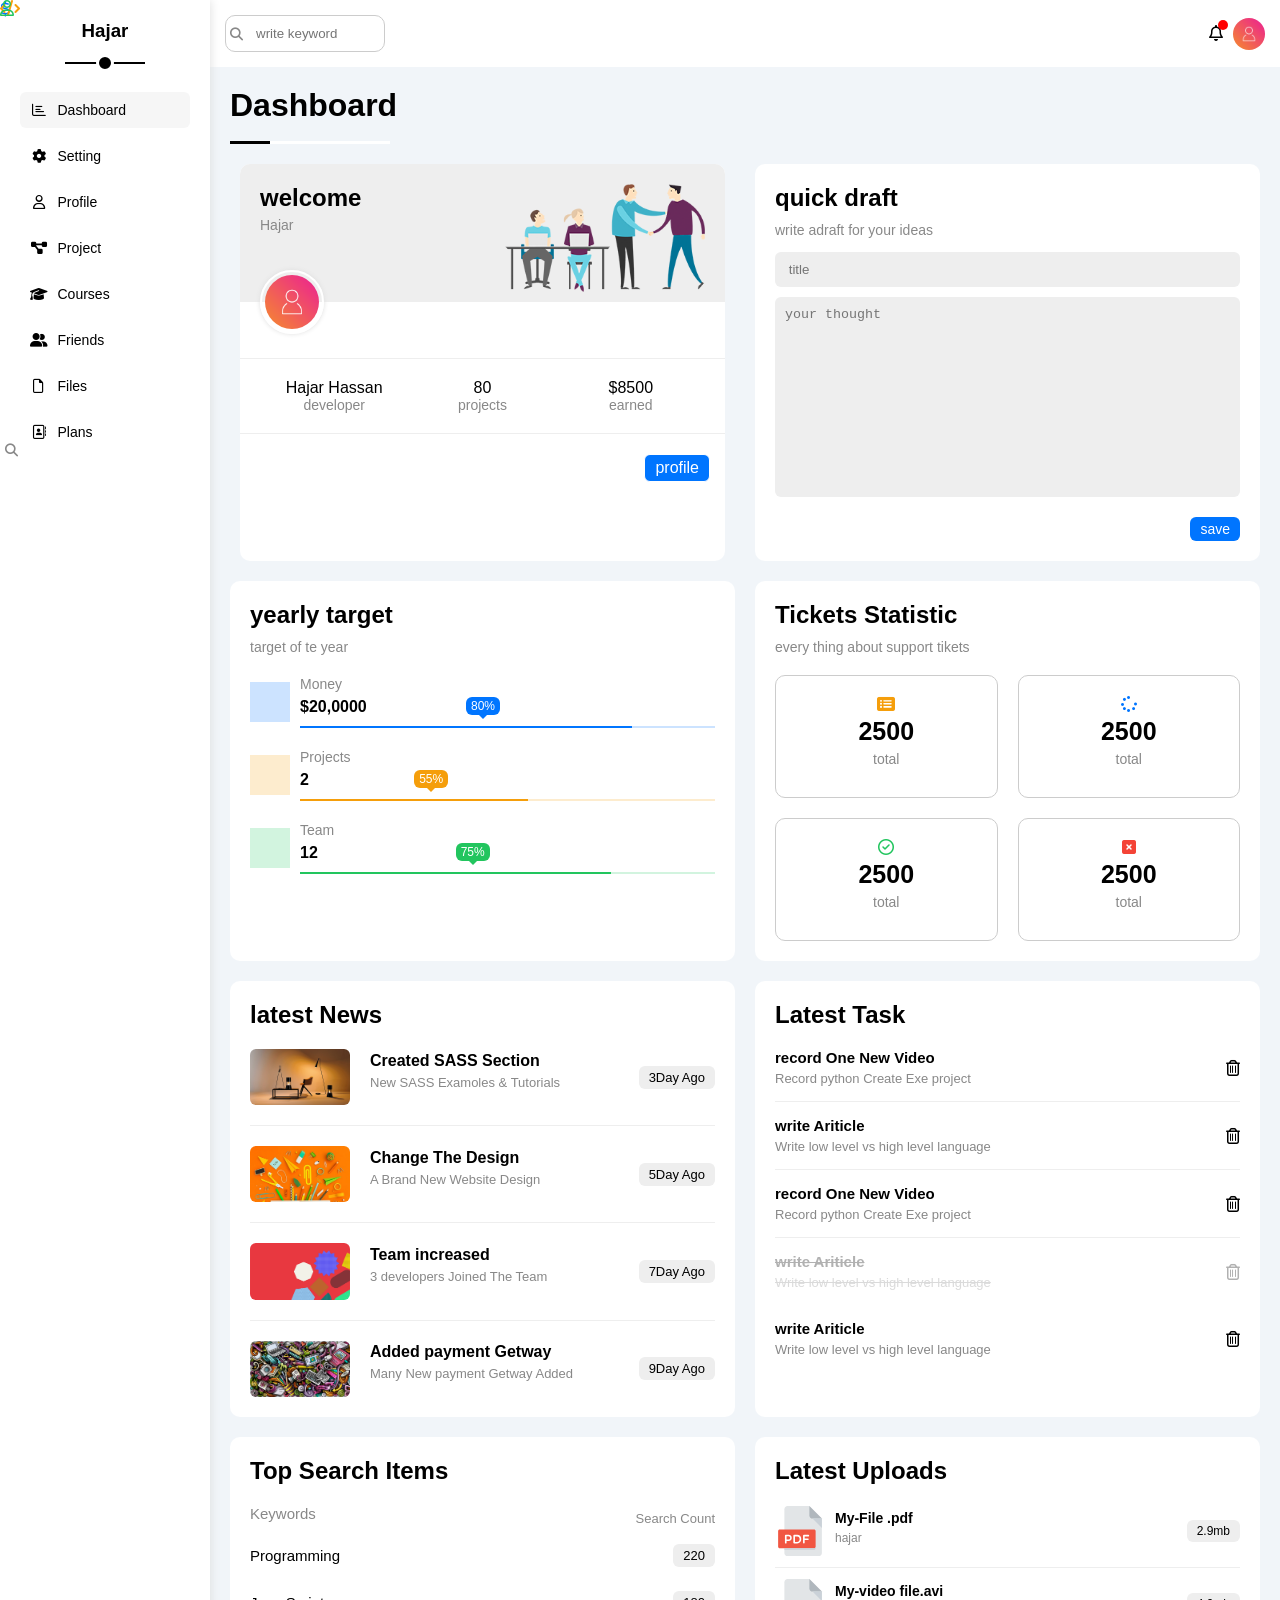
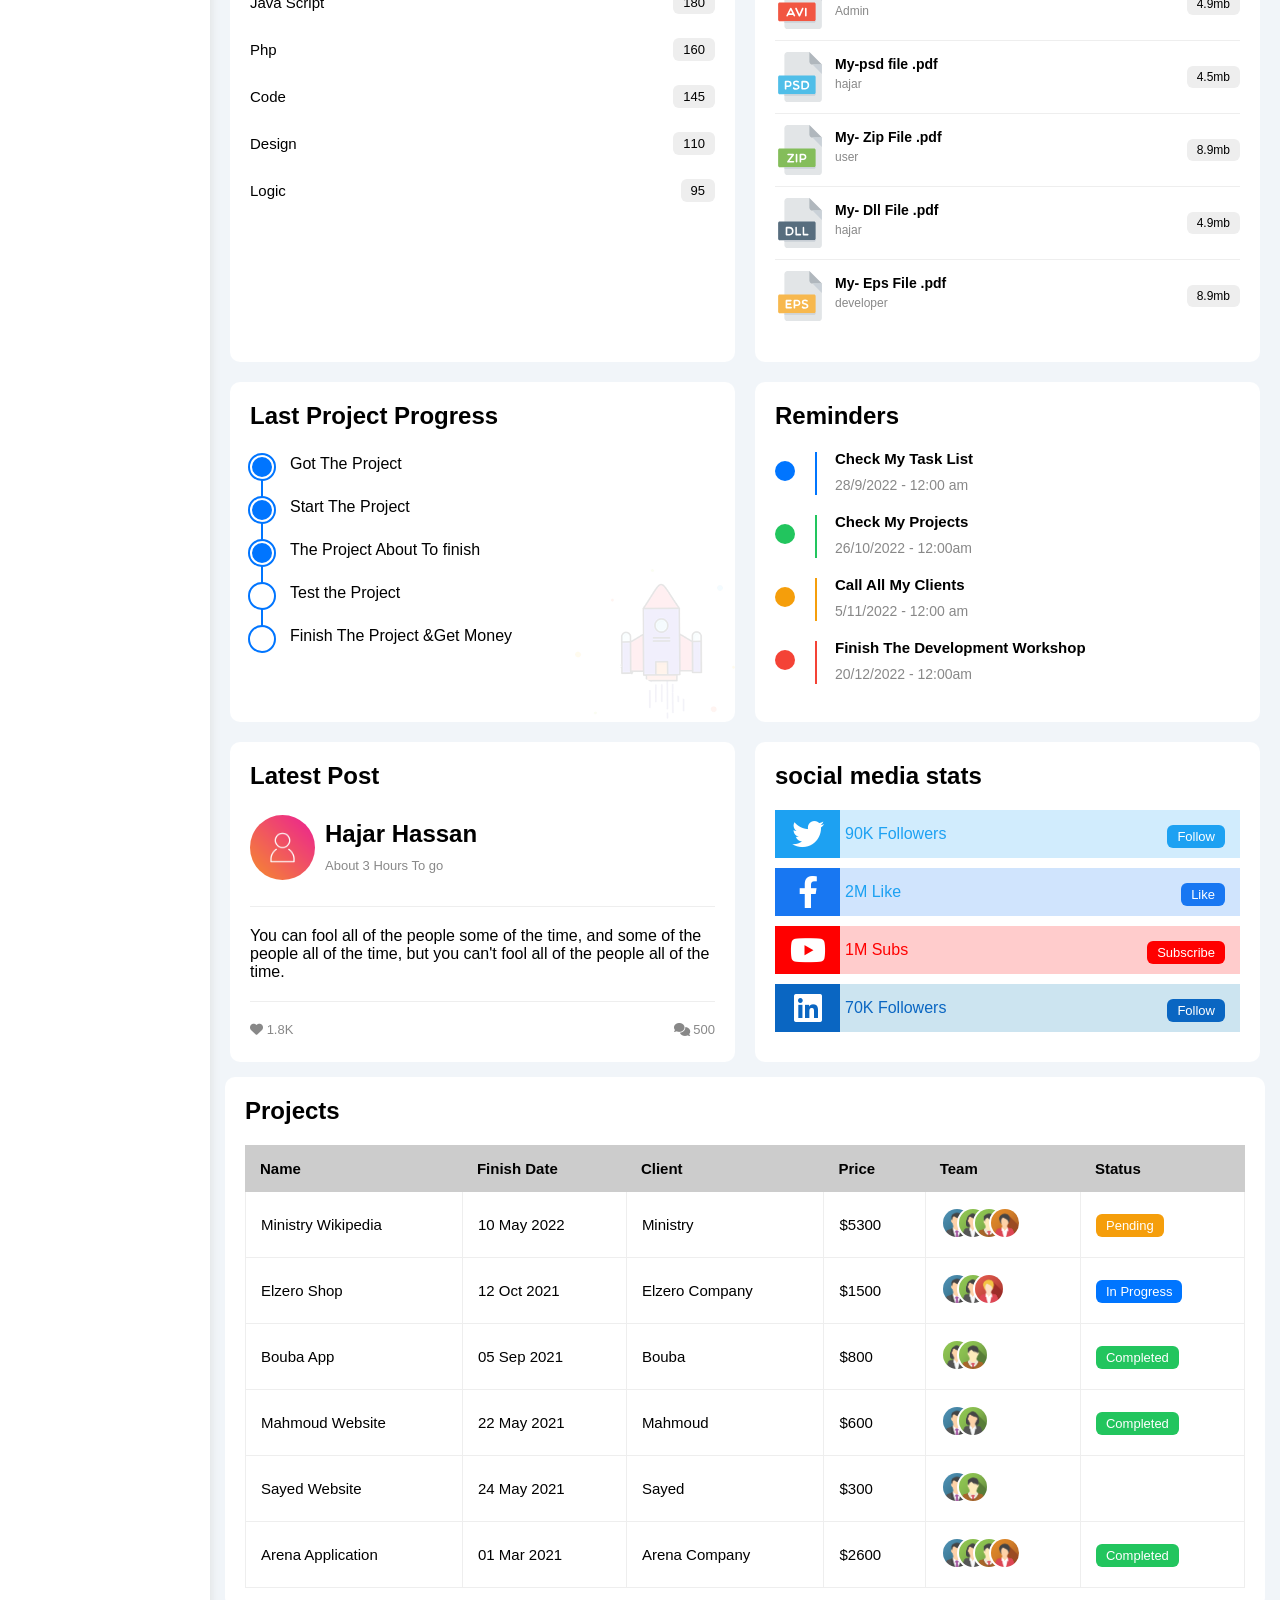
==== index.html @ a2fc20e4 "forth template" ====
<!DOCTYPE html>
<html lang="en">
<head>
    <meta charset="UTF-8">
    <meta name="viewport" content="width=device-width, initial-scale=1.0">
    <title>Dashboard</title>
    <link rel="stylesheet" href=".//css/all.min.css">
    <link rel="stylesheet" href=".//css/framework.css">
    <link rel="stylesheet" href=".//css/master.css">
    <!--font awesome-->
    
    <!--google fonts-->
    <link rel="preconnect" href="https://fonts.googleapis.com" />
    <link rel="preconnect" href="https://fonts.gstatic.com" crossorigin />
    <link href="https://fonts.googleapis.com/css2?family=Cairo:wght@300;400;700&display=swap" rel="stylesheet"/>
</head>
<body>
    <div class="page d-flex">
        <div class="side-bar  p-20 bg-w p-relative">
          <h3 class="txt-c mt-0 p-relative">Hajar</h3>
          <ul>
           <li>
            <a href="index.html" class=" active b-c fs-14 p-10 rad-6 d-flex align-c">
                <i class="fa-regular fa-chart-bar fa-fw"></i>
                <span>Dashboard</span>
            </a>
           </li>
           <li>
            <a href="setting.html" class="  b-c fs-14 p-10 rad-6 d-flex align-c">
                <i class="fa-solid fa-gear fa-fw"></i>
                <span>Setting</span>
            </a>
           </li>
           <li>
            <a href="profile.html" class="  b-c fs-14 p-10 rad-6 d-flex align-c">
                <i class="fa-regular fa-user fa-fw"></i>
                <span>Profile</span>
            </a>
           </li>
           <li>
            <a href="projects.html" class="  b-c fs-14 p-10 rad-6 d-flex align-c">
                <i class="fa-solid fa-diagram-project fa-fw"></i>
                <span>Project</span>
            </a>
           </li>
           <li>
            <a href="courses.html" class="  b-c fs-14 p-10 rad-6 d-flex align-c">
                <i class="fa-solid fa-graduation-cap fa-fw"></i>
                <span>Courses</span>
            </a>
           </li>
           <li>
            <a href="friends.html" class="  b-c fs-14 p-10 rad-6 d-flex align-c">
                <i class="fa-solid fa-user-group fa-fw"></i>
                <span>Friends</span>
            </a>
           </li>
           <li>
            <a href="files.html" class="  b-c fs-14 p-10 rad-6 d-flex align-c">
                <i class="fa-regular fa-file fa-fw"></i>
                <span>Files</span>
            </a>
           </li>
           <li>
            <a href="Plans.html" class="  b-c fs-14 p-10 rad-6 d-flex align-c">
                <i class="fa-regular fa-address-book fa-fw"></i>
                <span>Plans</span>
            </a>
           </li>
          </ul>
        </div>
        <div class="content full-width">
            <div class="header flex-between bg-w p-15">
                <div class="search p-relative">
                  <input type="search" placeholder="write keyword">
                </div>
                <div class="icons d-flex align-c">
                    <span class="notification p-relative">
                    <i class="fa-regular fa-bell"></i>
                </span>
                   <img src="./images/head pro.webp" alt="">
                </div>
            </div>
            <h1 class="p-relative">Dashboard</h1>
            <div class="wrapper d-grid gap-20">
                <!-- start welcome wedgit-->
                <div class="welcome bg-w rad-10 text-c-mobile d-block-mobile">
                  <div class="intro bg-eee d-flex space-btw p-20">
                    <div>
                     <h2 class="m-0">welcome</h2> 
                    <p class="mt-5 c-gray fs-14">Hajar</p>
                    </div>
                    <img src="./images/welcome.png" class="m-hidden" alt="">
                  </div>
                  <img src="./images/head pro.webp" class="avatar ml-20" alt="">
                  <div class="body mt-20 mb-20 d-flex txt-c p-20 d-flex d-block-mobile">
                    <div>Hajar Hassan<span class="d-block fs-14 c-gray"> developer</span></div>
                    <div>80<span class="d-block fs-14 c-gray">projects</span></div>
                    <div>$8500<span class="d-block fs-14 c-gray"> earned</span></div>
                  </div>
                  <a href="profile.html" class="visit submit-shape d-block c-white"> profile</a>
                </div>
                <!-- end welcome wedgit-->
                 <!-- start quick draft wedgit-->
                <div class="quick-draft bg-w rad-10 p-20  ">
                    <h2 class="mt-0 mb-10">quick draft</h2>
                    <p class="fs-14 c-gray mt-10">write adraft for your ideas</p>
                    <form >
                        <input  class=" d-block full-width border-non bg-eee p-10 rad-6 mb-10" type="text" placeholder=" title">
                        <textarea  class="d-block full-width border-non bg-eee p-10 rad-6 mb-20" placeholder="your thought"></textarea>
                        <input class=" d-block submit-shape fs-14 bg-blue border-non c-white" type="submit" value="save">
                    </form>
                </div>
                 <!-- end quick drast wedgit-->
                  <!-- start target wedgit-->
                   <div class="target bg-w p-20 rad-10">
                    <h2 class="mt-0 mb-10">yearly target</h2>
                    <p class="mt-0 mb-20 c-gray fs-14">target of te year</p>
                    <div class="box blue mb-20 d-flex align-c ">
                        <div class="icon p-20  mr-10">
                            <i class="fa-regular fa-dollar-sign c-blue"></i>
                        </div>
                        <div class="details">
                            <span class="c-gray fs-14">Money</span>
                            <span class="d-block mt-5 mb-10  fw-b">$20,0000</span>
                            <div class="progress p-relative ">
                                <span style="width: 80%;">
                                    <span class="bg-blue">80%</span>
                                </span>
                            </div>
                        </div>
                    </div>
                    <div class="box orange mb-20 d-flex align-c ">
                        <div class="icon p-20  mr-10">
                            <i class="fa-solid fa-code c-orange"></i>
                        </div>
                        <div class="details">
                            <span class="c-gray fs-14">Projects</span>
                            <span class="d-block mt-5 mb-10  fw-b">2</span>
                            <div class="progress p-relative ">
                                <span style="width: 55%;">
                                    <span class="bg-orange">55%</span>
                                </span>
                            </div>
                        </div>
                    </div>
                    <div class="box green mb-20 d-flex align-c ">
                        <div class="icon p-20  mr-10">
                            <i class="fa-regular fa-user c-green"></i>
                        </div>
                        <div class="details">
                            <span class="c-gray fs-14">Team</span>
                            <span class="d-block mt-5 mb-10  fw-b">12</span>
                            <div class="progress p-relative ">
                                <span style="width: 75%;">
                                    <span class="bg-green">75%</span>
                                </span>
                            </div>
                        </div>
                    </div>
                    
                   </div>
                  <!-- end target wedgit-->
                   <!-- start tickets wedgit-->
                    <div class="tickets bg-w p-20 rad-10">
                        <h2 class="mt-0 mb-10">Tickets Statistic</h2>
                        <p class="mt-0 mb-20 c-gray fs-14"> every thing about support tikets</p>
                        <div class="ticket-price d-flex gap-20 txt-c flex-wrap">
                            <div class="price p-20 orange">
                                <i class="fa-solid fa-rectangle-list mb-5"></i>
                                <span class="fs-25 fw-b d-block mb-5">2500</span>
                                <p class="c-gray fs-14 mt-0 mb-10 ">total</p>
                            </div>
                            <div class="price p-20 blue ">
                                <i class="fa-solid fa-spinner mb-5"></i>
                                <span class="fs-25 fw-b d-block mb-5">2500</span>
                                <p class="c-gray fs-14 mt-0 mb-10">total</p>
                            </div>
                            <div class="price p-20 green">
                                <i class="fa-regular fa-circle-check mb-5"></i>
                                <span class="fs-25 fw-b d-block mb-5" >2500</span>
                                <p class="c-gray fs-14 mt-0 mb-10 ">total</p>
                            </div>
                            <div class="price p-20 red">
                                <i class="fa-solid fa-square-xmark mb-5"></i>
                                <span class="fs-25 fw-b d-block mb-5 ">2500</span>
                                <p class="c-gray fs-14 mt-0 mb-10">total</p>
                            </div>
                        
                        </div>
                    </div>
                     <!-- end tickets wedgit-->
                      <!--start news widget-->
                    <div class="news p-20 bg-w rad-10">
                        <h2 class="b-c mt-0 mb-20">latest News</h2>
                        <div class="news-box d-flex space-btw align-c ">
                                <img src="./images/news-01.png"  class="mr-20">
                                <div class="news-d">
                                    <h2 class="mt-0 mb-5 fs-16">Created SASS Section</h2>
                                    <p  class="mt-0 fs-13 c-gray"> New SASS Examoles & Tutorials</p>
                                
                            </div>
                            <span class="bg-eee submit-shape d-block fs-13"> 3Day Ago</span>
                        </div>
                        <div class="news-box d-flex space-btw align-c ">
                                <img src="./images/news-02.png"  class="mr-20">
                                <div class="news-d">
                                    <h2 class="mt-0 mb-5 fs-16">Change The Design</h2>
                                    <p class="mt-0 fs-13 c-gray" >  A Brand New Website Design</p>
                                </div>
                        
                            <span class="bg-eee submit-shape d-block fs-13"> 5Day Ago</span>
                        </div>
                        <div class="news-box d-flex space-btw align-c">
                                <img src="./images/news-03.png"  class="mr-20">
                                <div class="news-d">
                                    <h2 class="mt-0 mb-5 fs-16">Team increased</h2>
                                    <p class="mt-0 fs-13 c-gray" > 3 developers Joined The Team</p>
                                </div>
                            
                            <span class="bg-eee submit-shape d-block fs-13"> 7Day Ago</span>
                        </div>
                        <div class="news-box d-flex space-btw align-c ">
                                <img src="./images/news-04.png"  class="mr-20">
                                <div class="news-d">
                                    <h2 class="mt-0 mb-5 fs-16">Added payment Getway</h2>
                                    <p class="mt-0 fs-13 c-gray">Many New payment Getway Added </p>
                                </div>
                            
                            <span class="bg-eee  d-block submit-shape fs-13"> 9Day Ago</span>
                        </div>
                    </div>
                      <!--end news widget-->
                      <!--start task widget-->
                    <div class="task p-20 bg-w rad-10">
                        <h2 class="mt-0 mb-20">Latest Task</h2>
                        <div class="latest-task flex-between mb-20">
                            <div class="d-task">
                                <h3 class="mt-0 mb-5 fs-15">record One New Video</h3>
                                <p class="m-0 fs-13 c-gray">Record python Create Exe project</p>
                            </div>
                            <i class="fa-regular fa-trash-can delete"></i>
                        </div>
                        <div class="latest-task flex-between mb-20">
                            <div class="d-task">
                                <h3 class="mt-0 mb-5 fs-15">write Ariticle</h3>
                                <p class="m-0 fs-13 c-gray ">Write low level vs high level language</p>
                            </div>
                            <i class="fa-regular fa-trash-can delete"></i>
                        </div>
                        <div class="latest-task flex-between mb-20">
                            <div class="d-task">
                                <h3 class="mt-0 mb-5 fs-15">record One New Video</h3>
                                <p class="m-0 fs-13 c-gray ">Record python Create Exe project</p>
                            </div>
                            <i class="fa-regular fa-trash-can delete"></i>
                        </div>
                        <div class="latest-task flex-between mb-20 crossed">
                            <div class="d-task">
                                <h3 class="mt-0 mb-5 fs-15">write Ariticle</h3>
                                <p class="m-0 fs-13 c-gray">Write low level vs high level language</p>
                            </div>
                            <i class="fa-regular fa-trash-can  delete"></i>
                        </div>
                        <div class="latest-task flex-between mb-20">
                            <div class="d-task">
                                <h3 class="mt-0 mb-5 fs-15">write Ariticle</h3>
                                <p class="m-0 fs-13 c-gray ">Write low level vs high level language</p>
                            </div>
                            <i class="fa-regular fa-trash-can delete"></i>
                        </div>
                    </div>
                      <!--end task widget-->
                      <!--start search widget-->
                       <div class="search p-20 bg-w rad-10">
                        <h2 class="mt-0 mb-20">Top Search Items</h2>
                        <div class="top-search flex-between">
                            <span class="c-gray fs-15 mt-0 mb-10">Keywords</span>
                            <span class="c-gray fs-13">Search Count</span>
                        </div>
                        <div class="top-search flex-between">
                            <span class="b-c fs-15  pt-15 pb-15">Programming</span>
                            <span class="b-c fs-13 submit-shape bg-eee">220</span>
                        </div>
                        <div class="top-search flex-between">
                            <span class="b-c fs-15  pt-15 pb-15">Java Script</span>
                            <span class="b-c fs-13 submit-shape bg-eee">180</span>
                        </div>
                        <div class="top-search flex-between">
                            <span class="b-c fs-15  pt-15 pb-15 ">Php</span>
                            <span class="b-c fs-13 submit-shape bg-eee">160</span>
                        </div>
                        <div class="top-search flex-between">
                            <span class="b-c fs-15 pt-15 pb-15">Code</span>
                            <span class="b-c fs-13 submit-shape bg-eee">145</span>
                        </div>
                        <div class="top-search flex-between">
                            <span class="b-c fs-15  pt-15 pb-15">Design</span>
                            <span class="b-c fs-13 submit-shape bg-eee">110</span>
                        </div>
                        <div class="top-search flex-between">
                            <span class="b-c fs-15  pt-15 pb-15">Logic</span>
                            <span class="b-c fs-13 submit-shape bg-eee">95</span>
                        </div>
                       </div>
                      <!--end search widget-->
                      <!--start uploads widget-->
                         <div class="upload bg-w rad-10 p-20">
                            <h2 class="mt-0 mb-20">Latest Uploads</h2>
                            <div class="top-uploads flex-between pb-10 mb-10">
                            <img src="./images/pdf.svg"  class="svg">
                            <div class="up">
                                <h4 class="mt-5 mb-5">My-File .pdf</h4>
                                <p class="mt-0  c-gray"> hajar</p>
                            </div>
                            <span class="submit-shape bg-eee">2.9mb</span>
                         </div>
                         <div class="top-uploads flex-between pb-10 mb-10">
                            <img src="./images/avi.svg"  class="svg">
                            <div class="up">
                                <h4 class="mt-5 mb-5">My-video file.avi</h4>
                                <p class="mt-0  c-gray"> Admin</p>
                            </div>
                            <span class="submit-shape bg-eee">4.9mb</span>
                         </div>
                         <div class="top-uploads flex-between pb-10 mb-10">
                            <img src="./images/psd.svg"  class="svg">
                            <div class="up">
                                <h4 class="mt-5 mb-5">My-psd file .pdf</h4>
                                <p class="mt-0  c-gray"> hajar</p>
                            </div>
                            <span class="submit-shape bg-eee">4.5mb</span>
                         </div>
                         <div class="top-uploads flex-between  pb-10 mb-10">
                            <img src="./images/zip.svg"  class="svg">
                            <div class="up">
                                <h4 class="mt-5 mb-5">My- Zip File .pdf</h4>
                                <p class="mt-0  c-gray"> user</p>
                            </div>
                            <span class="submit-shape bg-eee">8.9mb</span>
                         </div>
                         <div class="top-uploads flex-between  pb-10 mb-10">
                            <img src="./images/dll.svg"  class="svg">
                            <div class="up">
                                <h4 class="mt-5 mb-5">My- Dll File .pdf</h4>
                                <p class="mt-0  c-gray"> hajar</p>
                            </div>
                            <span class="submit-shape bg-eee">4.9mb</span>
                         </div>
                         <div class="top-uploads flex-between mb-10 pb-10">
                            <img src="./images/eps.svg"  class="svg">
                            <div class="up">
                                <h4 class="mt-5 mb-5">My- Eps File .pdf</h4>
                                <p class="mt-0  c-gray"> developer</p>
                            </div>
                            <span class="submit-shape bg-eee">8.9mb</span>
                         </div>
                         </div>
                      <!--end uploads widget-->
                      <!--start project widget-->
                      <div class="project p-20 bg-w rad-10 p-relative">
                        <h2 class="mt-0 mb-20">Last Project Progress</h2>
                        <ul class="m-0 p-relative">
                            <li class="mt-25  d-flex ready">Got The Project</li>
                            <li class="mt-25   d-flex ready" >Start The Project</li>
                            <li class="mt-25   d-flex ready"  >The Project About To finish</li>
                            <li  class="mt-25 d-flex current">Test the Project</li>
                            <li  class="mt-25 d-flex "> Finish The Project &Get Money</li>
                        </ul>
                        <img src="./images/project.png" class="pro m-hidden"alt="">
                      </div>
                      <!--end project widget-->
                      <!--start reminders widget-->
                       <div class="reminders p-20 bg-w rad-10">
                        <h2 class="mt-0 mb-20">Reminders</h2>
                        <ul class="m-0">
                            <li class=" blue p-relative mb-20">
                                <h3 class="mb-10 mt-0 fs-15">Check My Task List</h3>
                                <span class="c-gray fs-14 d-block mt-10">28/9/2022 - 12:00 am</span>
                            </li>
                            <li class=" green p-relative mb-20">
                                <h3 class="mb-10 mt-0 fs-15">Check My Projects</h3>
                                <span class="c-gray fs-14 d-block mt-10">26/10/2022 - 12:00am</span>
                            </li>
                            <li class="orange p-relative mb-20">
                                <h3 class="mb-10 mt-0 fs-15">Call All My Clients</h3>
                                <span class="c-gray fs-14 d-block mt-10">5/11/2022 - 12:00 am</span>
                            </li>
                            <li class=" red p-relative mb-20">
                                <h3 class="mb-10 mt-0 fs-15">Finish The Development Workshop</h3>
                                <span class="c-gray fs-14 d-block mt-10">20/12/2022 - 12:00am</span>
                            </li>
                        </ul>
                       </div>
                      <!--end reminders widget-->
                      <!--start posts widget-->
                      <div class="post p-20 bg-w rad-10">
                        <h2 class="mt-0 mb-20">Latest Post</h2>
                        <div class="bio d-flex align-c">
                           <img src="./images/head pro.webp" alt="">
                           <div class="text">
                            <h2 class="mb-10 mt-10">Hajar Hassan</h2>
                            <p class="mt-0  fs-13 c-gray"> About 3 Hours To go</p>
                           </div>
                        </div>
                       <p class="para d-block text-c-mobile  fs-16 mt-20 mb-20 pt-20 pb-20">You can fool all of the people some of the time, and some of the people all of the time, but you can't
                            fool all of the people all of the time.</p>
                            <div class="social flex-between  fs-13 c-gray">
                                <div class="likes">
                                    <i class="fa-solid fa-heart "></i>
                                    <span>1.8K</span>
                                </div>
                                <div class="comment">
                                    <i class="fa-solid fa-comments"></i>
                                    <span>500</span>
                                </div>
                            </div>
                      </div>
                      <!--end posts widget-->
                       <!--start social widget-->  
                       <div class="social-stat p-20 rad-10 bg-w">
                        <h2 class="mt-0 mb-20">social media stats</h2>
                        <div class="box twitter p-15 p-relative space-btw mb-10">
                            <i class="fa-brands fa-twitter fa-2x full-h c-white c-flex"></i>
                            <span>90K Followers</span>
                            <a href="#" class="submit-shape c-white fs-13 "> Follow</a>
                        </div>
                        <div class="box facebook p-15 p-relative space-btw mb-10">
                            <i class="fa-brands fa-facebook-f fa-2x full-h c-white c-flex"></i>
                            <span>2M Like</span>
                            <a href="#" class="submit-shape c-white fs-13 "> Like</a>
                        </div>
                        <div class="box youtube p-15 p-relative space-btw mb-10">
                            <i class="fa-brands fa-youtube fa-2x full-h c-white c-flex"></i>
                            <span>1M Subs </span>
                            <a href="#" class="submit-shape c-white fs-13 "> Subscribe</a>
                        </div>
                        <div class="box linkedin p-15 p-relative space-btw mb-10">
                            <i class="fa-brands fa-linkedin fa-2x full-h c-white c-flex"></i>
                            <span>70K Followers</span>
                            <a href="#" class="submit-shape c-white fs-13 "> Follow</a>
                        </div>
                       </div>
                       <!--end social widget-->            
                
            </div>
<div class="projects p-20 bg-w rad-10 m-15">
    <h2 class="mt-0 mb-20">Projects</h2>
    <div class="responsive-table">
        <table class="fs-15 full-width">
            <thead>
                <tr>
                  <td>Name</td>
                  <td>Finish Date</td>
                  <td>Client</td>
                  <td>Price</td>
                  <td>Team</td>
                  <td>Status</td>
                </tr>
            </thead>
            <tbody>
                <tr>
                  <td>Ministry Wikipedia</td>
                  <td>10 May 2022</td>
                  <td>Ministry</td>
                  <td>$5300</td>
                  <td>
                    <img src="./images/team-01.png" alt="">
                    <img src="./images/team-02.png" alt="">
                    <img src="./images/team-03.png" alt="">
                    <img src="./images/team-04.png" alt="">
                  </td>
                  <td>
                    <span class="submit-shape bg-orange c-white fs-13">Pending</span>
                  </td>
                </tr>
                <tr>
                    <td>Elzero Shop</td>
                    <td>12 Oct 2021</td>
                    <td>Elzero Company</td>
                    <td>$1500</td>
                    <td>
                      <img src="./images/team-01.png" alt="" />
                      <img src="./images/team-02.png" alt="" />
                      <img src="./images/team-05.png" alt="" />
                    </td>
                    <td><span class="fs-13 submit-shape bg-blue c-white">In Progress</span></td>
                  </tr>
                  <tr>
                    <td>Bouba App</td>
                    <td>05 Sep 2021</td>
                    <td>Bouba</td>
                    <td>$800</td>
                    <td>
                      <img src="./images/team-02.png" alt="" />
                      <img src="./images/team-03.png" alt="" />
                    </td>
                    <td><span class="submit-shape fs-13 bg-green c-white">Completed</span></td>
                  </tr>
                  <tr>
                    <td>Mahmoud Website</td>
                    <td>22 May 2021</td>
                    <td>Mahmoud</td>
                    <td>$600</td>
                    <td>
                      <img src="./images/team-01.png" alt="" />
                      <img src="./images/team-02.png" alt="" />
                    </td>
                    <td><span class=" submit-shape fs-13 bg-green c-white">Completed</span></td>
                  </tr>
                  <tr>
                    <td>Sayed Website</td>
                    <td>24 May 2021</td>
                    <td>Sayed</td>
                    <td>$300</td>
                    <td>
                      <img src="./images/team-01.png" alt="" />
                      <img src="./images/team-03.png" alt="" />
                    </td>
                    <td><span class=" fs-13 submit-shape bg-red c-white">Rejected</span></td>
                  </tr>
                  <tr>
                    <td>Arena Application</td>
                    <td>01 Mar 2021</td>
                    <td>Arena Company</td>
                    <td>$2600</td>
                    <td>
                      <img src="./images/team-01.png" alt="" />
                      <img src="./images/team-02.png" alt="" />
                      <img src="./images/team-03.png" alt="" />
                      <img src="./images/team-04.png" alt="" />
                    </td>
                    <td><span class="  fs-13 submit-shape bg-green c-white">Completed</span></td>
                  </tr>
            </tbody>
        </table>
    </div>
</div>
        </div>
    </div>
</body>
</html>
---- css/framework.css ----
.d-flex{
    display: flex;
}
.flex-wrap{
    flex-wrap: wrap;
}

.d-grid{
    display: grid;
  
}
.d-block{
    display: block;
}
.space-btw{
    justify-content: space-between;
}
.f-space-btw{
    display: flex;
    align-items: center;
    justify-content: space-between;
}
.flex-space{
    justify-content: space-around;
}
.c-flex{
    display: flex;
    align-items: center;
    justify-content: center;
}
.just-c{
    justify-content: center;
}
.gap-20{
gap: 20px;
}
.gap-15{
    gap: 15px;
}

/* start font & align*/
.txt-c{
    text-align: center;
}
@media(max-width:767px){
    .text-c-mobile{
text-align: center;
    }
    .d-block-mobile{
        display: block;
    }
    .m-hidden{
        display: none;
    }
}
.fs-10{
    font-size: 10px;
}
.fs-13{
    font-size: 13px;
}
.fs-14{
    font-size: 14px;
}
.fs-15{
    font-size: 15px;
}
.fs-16{
    font-size: 16px;
}
.fs-20{
    font-size: 20px;
}
.fs-25{
    font-size: 25px;
}
.fw-b{
    font-weight: bold;
}
.fw-900{
    font-weight: 900;
}
.align-c{
align-items: center;
}
/* end  font &align*/

/* start padding& margin*/
.p-5{
    padding: 5px;
}
.p-10{
padding: 10px;
}
.p-11{
    padding: 11px;
}
.p-15{
padding: 15px;
}
.p-20{
    padding: 20px;
}
.pt-10{
    padding-top: 10px;
}
.pt-15{
    padding-top: 15px;
}
.pt-20{
    padding-top: 20px;
}
.pb-10{
    padding-bottom: 10px;
}
.pb-15{
    padding-bottom: 15px;
}
.pb-20{
    padding-bottom: 20px;
}

.m-0{
    margin: 0;
}

.m-15{
    margin: 15px;
}
.m-20{
    margin: 20px;
}
.mt-0{
    margin-top: 0;
}
.mt-5{
    margin-top: 5px;
}
.mt-10{
    margin-top: 10px;
}
.mt-15{
    margin-top: 15px;
}
.mt-20{
margin-top: 20px;
}
.mt-25{
    margin-top: 25px;
}
.mt-30{
    margin-top: 30px;
}
.mt-40{
    margin-top: 40px;
}
.mr-10{
    margin-right: 10px;
}
.mr-15{
    margin-right: 15px;
}
.mr-20{
    margin-right: 20px;
}
.ml-20{
    margin-left: 20px;
}
.mb-5{
    margin-bottom: 5px;
}
.mb-10{
    margin-bottom: 10px;
}
.mb-15{
    margin-bottom: 15px;
}
.mb-20{
    margin-bottom: 20px;
    }
 
/* end padding& margin*/
/* start color*/
.c-gray{
color: #888;
}
.c-orange{
    color:#f59e0b ;
}
.c-green{
    color: #22c55e;
}
.c-white{
    color: white;
}
.b-c{
    color: black;
}
.c-blue{
color: #0075ff;
}
.c-red{
    color: #f44336;
}
.bg-w{
background-color: white;
}
.bg-red{
    background-color:var();
}
.bg-orange{
  background-color:  #f59e0b;
}
.bg-green{
    background-color: #22c55e;
}
.bg-eee{
    background-color: #eee;
}
.bg-ccc{
    background-color: #ccc;
}
.bg-blue{
    background-color: #0075ff;
}
/* start color*/
/* start position*/
.p-relative{
    position: relative;
}
/* end position*/
/* start border*/
.rad-6{
border-radius: 6px;
}
.rad-10{
    border-radius: 10px;
}

.border-non{
    border: none;
}
.border-ccc{
    border: 1px solid#ccc;
}
.border-green{
    border: 2px solid #22c55e;
}
.border-blue{
    border: 2px solid #0075ff;
}
.border-orange{
    border: 2px solid #f59e0c;
}
.bordert-ccc{
    border-top: 1px solid #ccc;
}
.borderb-ccc{
    border-bottom: 1px solid#ccc;
}
.borderb-eee{
    border-bottom: 1px solid #eee;
}
/* end border*/
.full-width{
    width: 100%;
}
.full-h{
    height: 100%;
}

/*start component*/
.flex-between{
    display: flex;
    align-items: center;
    justify-content: space-between;
}
/*end component*/
.submit-shape{
padding: 4px 10px;
border-radius: 6px;
}
.fit-content{
    width: fit-content;
}
---- css/master.css ----
*{
    box-sizing: border-box;
}
:root{
    --fa-style-family-classic:"font awesome 6 free";
    --blue-color:#0075ff;
    --blue-alt-color:#0969d5;
    --orange-color:#f59e0b;
    --green-color:#22c55e;
    --red-color:#f44336;
    --gray-color:#888;
}
body{
    font-family: "Open Sans" , sans-serif;
    margin: 0;
}
ul{
    list-style: none;
    padding: 0;
}
a{
    text-decoration: none;
}
*:focus{
    outline: none;
}
::-webkit-scrollbar{
    width: 15px;
}
::-webkit-scrollbar-track{
    background-color: white;
}
::-webkit-scrollbar-thumb{
    background-color: var(--blue-color);
    transition: .3s;
}
::-webkit-scrollbar-thumb:hover{
    background-color: var(--blue-alt-color);
}
.page{
    min-height: 100vh;
    background-color: #f1f5f9;
}
.side-bar{
    width: 250px;
    box-shadow: 0 0 10px #ddd;
}
.side-bar h3{
margin-bottom: 50px;
}
.side-bar h3::before,
.side-bar h3::after{
    content: "";
    position: absolute;
    background-color: black;
    left: 50%;
    transform: translateX(-50%);
}
.side-bar h3::before{
    width: 80px;
    height: 2px;
    bottom: -22px; 
}
.side-bar h3::after{
    width: 12px;
    height: 12px;
    border-radius: 50%;
    bottom: -30px;
    border: 3px solid white;
}
.side-bar ul li a{
    transition: .3px;
    margin-bottom: 10px;
}
.side-bar ul li a.active,
.side-bar ul li a:hover{
    background-color: #f6f6f6;
}
.side-bar ul li a i{
    margin-right: 10px;
}
@media(max-width:767px){
    .side-bar{
        width: 62px;
        padding: 10px;
    }
    .side-bar h3{
        margin-bottom: 15px;
        font-size: 13px;
    }
    .side-bar h3::before,
    .side-bar h3::after{
       display: none;
    }
    .side-bar ul li a span{
        display: none;
    }
}

.content .search::before{
font-family:var(--fa-style-family-classic);
content: "\f002";
position: absolute;
font-weight: 900;
font-size: 13px;
top: 50%;
transform: translateY(-50%);
left: 5px;
color: var(--gray-color);
}
.content .search  input{
    border: 1px solid #ccc;
    padding: 10px;
    border-radius: 10px;
    padding-left: 30px;
    width: 160px;
    transition: opacity .3;
    }
    .content .search  input:focus{
    width: 200px;
    }
    .content .search  input:focus::placeholder{
        opacity: 0;
    } 
    .content .icons .notification::before{
     content: "";
     position: absolute;
     width: 10px;
     height: 10px;
     background-color: red;
     border-radius: 50%;
     top: -5px;
     right: -5px;
    }
  .content .icons img{
    width: 32px;
    height: 32px;
    border-radius: 50%;
    margin-left: 10px;
 }
 .content h1{
    margin: 20px 20px 40px;
 }
 .content h1::after,
 .content h1::before{
    content: "";
    position: absolute;
    height: 3px;
    bottom: -20px;
left: 0;
 }
 .content h1::before{
width: 160px;
background-color: white;
 }
 .content h1::after{
width: 40px;
background-color: black;
 }
 .wrapper{
    grid-template-columns: repeat(auto-fill ,minmax(450px,1fr));
    margin-left: 20px;
    margin-right: 20px;
 }
 .welcome{
    grid-template-columns: minmax(200px, 1fr);
    margin-left: 10px;
    margin-right: 10px;
    overflow: hidden;
 }
 .intro img{
width: 200px;
margin-bottom: -10px;
 }
 .welcome .avatar{
    width: 64px;
    height: 64px;
    border-radius: 50%;
    border: 2px solid white;
    padding: 3px;
    box-shadow: 0 0 5px #ddd;
    margin-top: -32px;
 }
 @media(max-width:767px){
    .welcome .avatar{
        margin-left: 0;
    }
    .welcome .intro{
        padding-bottom: 30px;
    }
    .body > div:not(:last-child){
        margin-bottom: 20px;
    }
 }
 .body{
    border-top: 1px solid #eee;
    border-bottom: 1px solid #eee;
 }
 .body > div{
    flex: 1;
 }
 .welcome .visit{
    border: 1px solid white;
    background-color: var(--blue-color);
    width: fit-content;
    margin:  0 15px 15px auto;
    transition: .3s;
 }
 .welcome .visit:hover{
    background-color: var(--blue-alt-color);
 }
 .quick-draft textarea{
    resize: none;
    min-height: 200px;
 }
 .quick-draft [type=submit]{
    margin-left: auto;
    transition: .3s;
 }
 .quick-draft [type=submit]:hover{
    background-color: var(--blue-alt-color);
    cursor: pointer;
 }
 .target  .blue .icon{
    background-color: rgb(0 117 255 / 20%);
 }
 .target .details{
    flex: 1;
 }
 .target  .blue .details .progress{
    height: 2px;
    background-color: rgb(0 117 255 / 20%);
 }
 .target .details .progress>span{
    content: "";
    position: absolute;
    left: 0;
    top: 0;
    height: 2px;
 }
 .target .blue .details  .progress>span{
    background-color: var(--blue-color);
 }
 .target .details .progress>span span{
    content: "";
    position: absolute;
     top: -30px;
     left: 50%;
     transform: translateX(-50%);
     padding: 2px 5px;
     border-radius: 6px;
     font-size: 12px;
     position: relative;
     color: white;
 }
 .target .blue .details .progress>span span::after{
    content: "";
    position: absolute;
    border-color: transparent;
    border-top: var(--blue-color);
    border-width: 5px;
    border-style: solid;
    bottom: -9px;
    left: 50%;
    transform: translateX(-50%);
 }
 .target  .orange .icon{
    background-color: rgb(245 158 11 / 20%);
 }
 .target  .orange .details .progress{
    height: 2px;
    background-color:rgb(245 158 11 / 20%) ;
 }
 .target .orange .details  .progress>span{
    background-color: var(--orange-color);
 }
 .target .orange .details .progress>span span::after{
    content: "";
    position: absolute;
    border-color: transparent;
    border-top: var(--orange-color);
    border-width: 5px;
    border-style: solid;
    bottom: -9px;
    left: 50%;
    transform: translateX(-50%);
 }
 .target  .green .icon{
    background-color: rgb(34 197 94 / 20%);
 }
 .target  .green .details .progress{
    height: 2px;
    background-color: rgb(34 197 94 / 20%);
 }
 .target .green .details  .progress>span{
    background-color: var(--green-color);
 }
 .target .green .details .progress>span span::after{
    content: "";
    position: absolute;
    border-color: transparent;
    border-top: var(--green-color);
    border-width: 5px;
    border-style: solid;
    bottom: -9px;
    left: 50%;
    transform: translateX(-50%);
 }

 .ticket-price .price{
   border: 1px solid #ccc;
   border-radius: 10px;
   width: calc(50% - 10px);
 }
 .ticket-price .price.orange i{
   color: #f59e0b;
 }
 .ticket-price .price.blue i{
   color: #0075ff;
 }
 .ticket-price .price.green i{
   color: #22c55e;
 }
 .ticket-price .price.red i{ 
   color: #f44336;
 }
 @media(max-width:767px){
   .ticket-price .price{
      width: 100%;
   }
 }
 .news-box:not(:last-child){
   border-bottom: 1px solid #eee;
   padding-bottom: 20px;
   margin-bottom: 20px;
 }
 .news  img{
   width: 100px;
   border-radius: 6px;
 }
 .news-box .news-d {
   flex-grow: 1;
 }s
 .news-box span{
   padding: 5px 15px;
 }
 @media(max-width:767px){
   .news-box{
      flex-direction: column;
   }
   .news-box {
      flex-direction: column;
   }
   .news-box img{
      margin-right: 0;
      margin-bottom: 10px;
   }
   .news-box  h2,
   .news-box  p{
   text-align: center;
   }
   .news-box span{
      margin-top: 10px;
   }
 }
 .latest-task:not(:last-child){
   border-bottom:1px solid #eee;
   margin-bottom: 15px;
   padding-bottom: 15px;
 }
 .latest-task:nth-of-type(4){
   border: none;
 }
 .latest-task.crossed{
   opacity: .3;
 }
 .latest-task.crossed h3,
 .latest-task.crossed p
 { 
   text-decoration: line-through;
 }
 .latest-task .delete{
   transition: .3s;
   cursor: pointer;
 }
 .latest-task .delete:hover{
   color: var(--red-color);
 }
 .upload .top-uploads:not(:last-child){
   border-bottom: 1px solid #eee;
 }
.upload .svg{
   width: 50px;
margin-right: 10px;

 }
 .upload .up{
   flex-grow: 1;
 }
 .upload .up h4{
   font-size: 14px;
 }
 .upload .up p{
   font-size: 12px;
 }
 .upload  span{
   font-size: 12px;
 }
 .project ul::before{
content: "";
position: absolute;
height: 100%;
width: 2px;
background-color: var(--blue-color);
left: 11px;
 }
 .project ul li{
   padding-left: 40px;
   position: relative;
 }
 .project ul li::before{
   content: "";
   position: absolute;
   width: 20px;
   height: 20px;
   border-radius: 50%;
   display: block;
   background-color: white;
   border: 2px solid white;
   outline: 2px solid var(--blue-color);
   display: block;
   left: 0;
 }
 .project ul li.ready::before{
background-color: var(--blue-color);
 }
 .project ul li.current::before{
animation: change-color .8s infinite alternate;
 }
 .project .pro{
   position: absolute;
   width: 160px;
   opacity: .1;
   bottom: 0;
   right: 0;
 }
 .reminders ul li{
   padding-left: 60px;
 }
 .reminders ul li::before{
content: "";
position: absolute;
width: 20px;
height: 20px;
border-radius: 50%;
left: 0px;
top: 50%;
transform: translateY(-50%);
 }
 .reminders ul li::after{
   content: "";
   position: absolute;
   width: 2px;
   height: 100%;
   top: 2px;
   left: 40px;
 }
 .reminders ul li.blue::before,
 .reminders ul li.blue::after{
   background-color: var(--blue-color);
 }
 .reminders ul li.green::before,
 .reminders ul li.green::after{
   background-color: var(--green-color);
 }
 .reminders ul li.orange::before,
 .reminders ul li.orange::after{
   background-color: var(--orange-color);
 }
 .reminders ul li.red::before,
 .reminders ul li.red::after{
   background-color: var(--red-color);
 }
 
 .post img{
   width: 65px;
   height: 65px;
   border-radius: 50%;
   margin-right: 10px;
 }
 .post .para{
   border-top: 1px solid#eee;
   border-bottom: 1px solid #eee;
 }
 @media(max-width:767px){
   .post .bio{
      flex-direction: column;
   }
 }
 .social-stat .box{
padding-left: 70px;
 }
 .box i{
   position: absolute;
   width: 65px;
   top: 0;
   left: 0;
 }
 .box a{
   position: absolute;
   right: 15px;
 }
 .social-stat .twitter{
   background-color: rgb(29 161 242 / 20%);;
   color: #1da1f2
 }
 .social-stat .twitter i,
 .social-stat .twitter a{
   background-color: #1da1f2;
 }
 .social-stat .facebook {
  background-color: rgb(24 119 242 / 20%);
  color: #1da1f2;
}
.social-stat .facebook i,
.social-stat .facebook a {
  background-color: #1877f2;
}
.social-stat .youtube {
  background-color: rgb(255 0 0 / 20%);
  color: #ff0000;
}
.social-stat .youtube i,
.social-stat .youtube a {
  background-color: #ff0000;
}
.social-stat .linkedin {
  background-color: rgb(0 119 181 / 20%);
  color: #0a66c2;
}
.social-stat .linkedin i,
.social-stat .linkedin a {
  background-color: #0a66c2;
}
.projects .responsive-table{
  overflow-x: auto;
  }
  .responsive-table table {
    min-width: 1000px;
    border-spacing: 0;
  }
  
.responsive-table table thead td{
  background-color: #ccc;
  font-weight: bold;
}
.responsive-table table td{
  padding: 15px;
}
.responsive-table table tbody td{
  border-bottom: 1px solid #eee;
  border-left: 1px solid #eee;
  transition: .3s;
}
.responsive-table table tbody tr:hover td{
  background-color: #faf7f7;
}
.responsive-table table tbody td:last-child{
  border-right: 1px solid #eee;
}
 .responsive-table table img{
width: 32px;
height: 32px;
border-radius: 50%;
padding: 2px;
background-color: white;
 }
 .responsive-table table img:not(:first-child){
  margin-left: -20px;
 }
 /*start setting*/
.toggle-checkbox{
  --webkit-appeance:none;
  appearance: none;
  display: none;
}
.toggle-switch{
  position: relative;
  width: 78px;
  height: 32px;
  background-color: #ccc;
  border-radius: 16px;
  cursor: pointer;
  transition: .3s;
}
.toggle-switch::before{
  font-family: var(--fa-style-family-classic);
  content: "\f00d";
  font-weight: 900;
  background-color: white;
  position: absolute;
  width: 24px;
  height: 24px;
  border-radius: 50%;
  display: flex;
  align-items: center;
  justify-content: center;
  top: 4px;
  left: 4px;
  transition: .3s;
}
.toggle-checkbox:checked + .toggle-switch{
background-color: var(--blue-color);
}
.toggle-checkbox:checked + .toggle-switch::before{
left: 50px;
content: "\f00c";
}
.setting-wrapper{
  grid-template-columns: repeat(auto-fill, minmax(450px,1fr));
  margin-left: 20px;
  margin-right: 20px;
}
@media(max-width:767px){
  .setting-wrapper{
    grid-template-columns: minmax(200px,1fr);
    margin-left: 10px;
    margin-right: 10px;
    gap: 10px;
  }
}
.setting-wrapper .control .text{
  flex-grow: 1;
}
.setting-wrapper .control textarea{
  resize: none;
  height: 100px;
  width: 100%;
  border-color: #ccc;
  border-radius: 6px;
  padding: 10px;
}
.info-general form span{
  color: var(--gray-color);
  display: block;
}
.info-general form input[type=text]{
  padding: 10px;
  border-radius: 6px;
  border: none;
  border: 1px solid #ccc;
  width: 100%;
}
.info-general :disabled{
  padding: 10px;
  border-radius: 6px;
  border: none;
  border: 1px solid #ccc;
  flex-grow: 1;
  margin-right: 15px;
  transition: .3s;
}
.info-general :disabled:hover{
  cursor: no-drop;
  background-color: #f0f4f8;
  color: #bbb;
}
.security .password .pas-text,
.security .authen .tex,
.security .device .dev-text{
  flex-grow: 1;
}
.security .password a:hover{
background-color: var(--blue-alt-color);
}
 .social-info i{
  width: 40px;
  height: 40px;
  background-color: #f6f6f6;
  display: flex;
  align-items: center;
  justify-content: center;
  border: 1px solid #ddd;
  border-radius: 6px 0 0 6px;
  border-right: none;
  transition: .3s;
 }
 .social-info input[type=text]{
  height: 40px;
  background-color: #f6f6f6;
  border: 1px solid #ddd;
  border-radius: 0 6px 6px 0;
  padding-left: 10px;
 }
.social-info>div:focus-within i{
  color: black;
}
.widget-control .co-widget input[type=checkbox]{
--wibkit-appearance:none;
appearance: none;
}
.widget-control .co-widget label{
  cursor: pointer;
  padding-left: 30px;
  position: relative;
}
.widget-control .co-widget label::before{
content: "";
position: absolute;
width: 14px;
height: 14px;
border: 2px solid var(--gray-color);
border-radius: 4px;
left:0;
top: 50%;
margin-top: -9px;
}
.widget-control .co-widget label:hover:before{
  border-color: var(--blue-alt-color);
}
.widget-control .co-widget label::after{
  font-family: var(--fa-style-family-classic);
  content: "\f00c";
  position: absolute;
  font-weight: 900;
  left: 0;
  top: 50%;
  margin-top: -9px;
  font-size: 12px;
  width: 18px;
  height: 18px;
  border-radius: 4px;
  background-color: var(--blue-color);
  display: flex;
  align-items: center;
  justify-content: center;
  transform: scale(0) rotate(360deg);
  transition: .3s;
}
.widget-control .co-widget  input[type=checkbox]:checked + label:after{
transform: scale(1);
}
.backup input[type=radio]{
  --webkit-appearance:none;
  appearance: none;
}
.backup .date label{
  padding-left: 30px;
  position: relative;
}
.backup .date label::before{
content: "";
position: absolute;
width: 18px;
height: 18px;
border-radius: 50%;
border: 2px solid var(--gray-color);
left: 0;
top: 50%;
transform: translateY(-50%);
transition: .3s;
}
.backup .date label::after{
  content: "";
  position: absolute;
  width: 12px;
  height: 12px;
  background-color: var(--blue-color);
  border-radius: 50%;
  left: 5px;
  top: 5px;
  transform: scale(0);
  transition: .3s;
}
.backup .date input[type=radio]:checked + label::before{
border-color: var(--blue-color);
}
.backup .date input[type=radio]:checked + label::after{
  transform: scale(1);
}
.backup-control .servers {
  border-top: 1px solid #eee;
  padding-top: 20px;
}
@media (max-width: 767px) {
  .backup-control .servers {
    flex-wrap: wrap;
  }
}
.backup .servers .server {
  border: 2px solid #eee;
  position: relative;
  transition: .3s;
}
.backup .servers .server label {
  cursor: pointer;
}
.backup .servers input[type="radio"]:checked + .server {
  border-color: var(--blue-color);
  color: var(--blue-color);
}
 /*end setting*/
 /*start profile*/
 .profile .overview{
  width: 300px;
 
 }
 
 @media (max-width:767px){
  .profile {
    flex-direction: column;
  }
 }
 .profile .overview img{
width: 120px;
height: 120px;
border-radius: 50%;
 }
 .profile .overview .level{
height: 4px;
width: 90%;
background-color: var(--gray-color);
border-radius: 6px;
margin: auto;
 }
 .profile .overview .level span{
  position: absolute;
  left: 0;
  top: 0;
  height: 100%;
  background-color: var(--blue-color);
  border-radius: 6px;
 }
 
 @media (min-width:768px){
  .profile .information{
    border-left: 1px solid #ccc;
 }
}
.profile .information .pro-info:not(:last-child){
  border-bottom: 1px solid #ccc;
}
.profile .information .pro-info{
  flex-wrap: wrap;
  transition: .3s;
}
.profile .information .pro-info h4{
font-weight: normal;
}
.profile .information .pro-info:hover{
  background-color: #f9f9f9;
}
.profile .information .pro-info >div{
  min-width: 250px;
  padding: 10px 0 0;
}
@media (max-width:767px){
  .profile .information .pro-info .toggle-switch{
    margin: auto;
  }
}
.profile .information .pro-info .toggle-switch{
  height: 20px;
}
.profile .information .pro-info .toggle-switch::before{
  width: 12px;
  height: 12px;
  font-size: 8px;
}
.profile .information .pro-info .toggle-checkbox:checked + :before{
left: 62px;
}
@media (max-width:767px){
  .skill-activity{
flex-direction: column;
  }
}
.pro-skill {
  flex-grow: 1;
}
@media (max-width:767px){
  .pro-skill .skill-box {
justify-content: center;
  }
}

.pro-skill .skill-box:not(:last-child){
  border-bottom: 1px solid #ccc;
}
.pro-skill .skill-box span{
  background-color: #eee;
  padding: 4px 10px;
  border-radius: 6px;
}
.pro-skill .skill-box span:not(:last-child){
  margin-right: 5px;
}
.activity{
  flex-grow: 2;
}
.activity .activity-info:not(:last-child) {
  border-bottom: 1px solid #ccc;
}
@media (max-width:767px){
  .activity .activity-info{
    flex-direction: column;
  }
  .activity .activity-info span{
    display: block;
    margin-bottom: 10px;
  }
}
.activity .activity-info img{
width: 75px;
height: 75px;
border-radius: 50%;
margin-right: 10px;

}
@media (max-width:767px){
  .activity .activity-info img{
    margin-right: 0;
    margin-bottom: 10px;
  }
}
.activity .activity-info .text{
  flex-grow: 1;
  
}
 /*end profile*/
 /*start project*/
 .projects-wrapper {
grid-template-columns: repeat(auto-fill,minmax(500px ,1fr));
 }
 @media (max-width:767px){
  .projects-wrapper {
    grid-template-columns: minmax(200px ,1fr);
    gap: 10px;
    margin: 10px;
     }
 }
 .projects-wrapper .project-box .history{
  display:flex;
  justify-content: right;
   
 }
 .projects-wrapper .project-box h4{
  font-weight: normal;
 }
 .projects-wrapper .project-box .team{
 position: relative;
 height: 80px;
 }
 .projects-wrapper .project-box a{
  position: absolute;
  left: 0;
  bottom: 0;
 }
 .projects-wrapper .project-box a:nth-child(2){
  left: 25px;
 }
 .projects-wrapper .project-box a:nth-child(3){
  left: 50px;
 }
 .projects-wrapper .project-box a:nth-child(4){
  left: 75px;
 }
 .projects-wrapper .project-box a:nth-child(5){
  left: 100px;
 }
 .projects-wrapper .project-box img{
  width: 32px;
  height: 32px;
  border-radius: 50%;
  padding: 2px;
  background-color: white;
 }
 .projects-wrapper .project-box a:hover{
  z-index: 1000;
 }
 .projects-wrapper .project-box ul{
  justify-content: right;
  padding: 15px 0 15px;
  border-top: 1px solid #eee;
  border-bottom: 1px solid #eee;
 }
 @media(max-width:767px){
  .projects-wrapper .project-box ul{
    flex-direction: column;
  }
 }
 .projects-wrapper .project-box ul li {
  padding: 4px 10px;
  background-color: #eee;
  border-radius: 6px;
 }
 @media(max-width:767px){
  .projects-wrapper .project-box ul li:not(:last-child){
    margin-bottom: 15px;
  }
 }
 .projects-wrapper .project-box ul li:not(:last-child){
  margin-right: 10px;
 }
 @media(max-width:767px){
  .projects-wrapper .project-box .track{
    flex-direction: column;
  }
 }
 .projects-wrapper .project-box .holder{
  width: 260px;
  height: 8px;
  border-radius: 6px;
  background-color: #ccc;
  
 }
 @media(max-width:767px){
  .projects-wrapper .project-box .holder{
    margin-bottom: 10px;
  }
 }
 .projects-wrapper .project-box .holder span{
  position: absolute;
  height: 100%;
  left: 0;
  top: 0;
  border-radius: 6px;
 }
 
 /*end project*/
 /*start courses*/
.courses-wrapper{
  grid-template-columns: repeat(auto-fill,minmax(300px ,1fr));
}
@media(max-width:767px){
  .courses-wrapper{
    grid-template-columns: minmax(200px ,1fr);
    margin-left: 10px;
    margin-right: 10px;
    gap: 10px;
  }
}
.courses-wrapper .course-box{
  overflow: hidden;
}
.courses-wrapper .course-box .c-img{
width: 100%;
border-radius: 10px 10px  0 0 ;
}
.courses-wrapper .course-box .profile-img{
  position: absolute;
  width: 64px;
  height: 64px;
  border-radius: 50%;
  top: 20px;
  left: 20px;
  border: 2px solid white;
}
.courses-wrapper .course-box>div p{
  line-height: 1.6;
}
.courses-wrapper .course-box .in-c{
  position: absolute;
  top: -13px;
  left: 50%;
  transform: translateX(-50%);
}
 /*end courses*/
 /*start friends*/
.friend-wrapper{
  grid-template-columns: repeat(auto-fill, minmax(300px,1fr));

}
@media(max-width:767px){
  .friend-wrapper{
    grid-template-columns: minmax(200px,1fr);
     margin-left: 10px;
     margin-right: 10px;
     gap: 10px;
  }
}
.friend-wrapper .friend-box .comm-icons{
  position: absolute;
  top: 10px;
  left: 10px;
}
.friend-wrapper .friend-box .comm-icons i{
  width: 32px;
  height: 32px;
  background-color: #eee;
  border-radius: 50px;
  display: flex;
  align-items: center;
  justify-content: center;
  font-size: 14px;
  color: #666;
  cursor: pointer;
  transition: .3s;
}
.friend-wrapper .friend-box .comm-icons i:hover{
  color: white;
  background-color: var(--blue-color);
}
.friend-wrapper .friend-box img{
  width: 100px;
  height: 100px;
  border-radius: 50%;
  display: block;
  margin:  10px auto 10px;
}
.friend-wrapper .friend-box ul {
  padding-top: 15px;
  padding-bottom: 15px;
  border-top: 1px solid #ccc;
  border-bottom: 1px solid #ccc;
}
.friend-wrapper .friend-box ul li{
  margin-bottom: 10px;
}
.friend-wrapper .friend-box ul li i{
  margin-right: 10px;
}
.friend-wrapper .friend-box ul .vip{
  position: absolute;
  top: 50%;
  transform: translateY(-50%);
  right: 0;
  font-weight: bold;
  color: var(--orange-color);
  font-size: 50px;
  opacity: .2;
  
}
  /*end friends*/
  /*start files*/
  .files{
    flex-direction: row-reverse;
    align-items: flex-start;
  }
    @media(max-width:767px){
      .files{
      flex-direction: column;
      align-items: normal;
    }
  }
  .files .files-stat{
   min-width:260px;

  }
  .files .files-stat .files-stat-box {
    padding: 10px;
    border: 1px solid #eee;
    border-radius: 6px;
    margin-bottom: 15px;
  }
  .files .files-stat .files-stat-box i{
    width: 40px;
    height: 40px;
   display: flex;
   align-items: center;
   justify-content: center;
   margin-right: 10px;
   font-size: 13px;
  }
  .files .files-stat .files-stat-box  .blue{
 background-color :rgb(0 117 255 / 20%);
  }
  .files .files-stat .files-stat-box  .green{
    background-color :rgb(34 197 94 / 20%);
     }
     .files .files-stat .files-stat-box  .red{
      background-color :rgb(244 67 54 / 20%);
       }
       .files .files-stat .files-stat-box  .orange{
        background-color :rgb(245 158 11 / 20%);
         }
  .files .files-stat .files-stat-box .text{
    flex: 1;
  }
  .files .files-stat .upload{
    padding-left: 40px;
    display: block;
    width: fit-content;
    margin: auto;
    cursor: pointer;
    transition: .3s;
  }
  .files .files-stat .upload::before{
    position: absolute;
    font-family: var(--fa-style-family-classic);
    content: "\f102";
    font-weight: 900;
    font-size: 13px;
    left: 15px;
    top: 50%;
    transform: translateY(-50%);
  }
  .files .files-stat .upload:hover{
    background-color: var(--blue-alt-color);
  }
  .files .files-stat .upload:hover::before{
    animation: up-down .5s  linear infinite;
  }
  .files .files-wrapper{
   grid-template-columns: repeat(auto-fill ,minmax(200px ,1fr));
   flex: 1;
  }
  @media(max-width:767px)
{
  .files .files-wrapper{
    grid-template-columns:minmax(300px ,1fr);
    margin-left: 10px;
    margin-right: 10px;
    gap: 10px;
  }
} 

.files .files-wrapper .files-box i{
  position: absolute;
  top: 10px;
  left: 10px;
}
.files .files-wrapper .files-box img{
  width: 64px;
  height: 64px;
  transition: .3s;
}
.files .files-wrapper .files-box:hover img{
  transform: rotate(5deg);
}
.files .files-wrapper .files-box h4{
  font-weight: bold;
}
 
   /*end files*/
   /*start plans*/
.plans-wrapper{
  grid-template-columns: repeat(auto-fill,minmax(450px, 1fr));
}
@media(max-width:767px){
  .plans-wrapper{
    grid-template-columns: minmax(250px, 1fr);
    gap: 10px;
    margin-left: 10px;
    margin-right: 10px;
  }
}

.plans-wrapper .plans-box .parent{
  border: 3px solid white;
}
.plans-wrapper .green .parent{
  background-color: var(--green-color);
  outline:  3px solid var(--green-color);
}
.plans-wrapper .green .anchor{
  background-color: var(--green-color);
}
.plans-wrapper .blue .parent{
  background-color: var(--blue-color);
  outline:  3px solid var(--blue-color);
}
.plans-wrapper .blue .anchor{
  background-color: var(--blue-color);
}
.plans-wrapper .orange .parent{
  background-color: var(--orange-color);
  outline:  3px solid var(--orange-color);
}
.plans-wrapper .orange .anchor{
  background-color: var(--orange-color);
}
.plans-wrapper .plans-box .price{
  position: relative;
  font-size: 40px;
  width: fit-content;
  margin: auto;
}
.plans-wrapper .plans-box .price span{
  position: absolute;
  top: 0;
  left: -15px;
  font-size: 25px;
}
.plans-wrapper .plans-box .plans-sma-box{
  padding: 15px 0;
  border-bottom: 1px solid #eee;
  font-size: 15px;
}

.plans-wrapper .plans-box .plans-sma-box .tricks{
margin-right: 10px;
font-size: 18px;
}
.plans-wrapper .plans-box .plans-sma-box .info{
  cursor: pointer;
}
.plans-wrapper .plans-box .plans-sma-box .fat{
flex: 1;
}
   /*end plans*/

 /*start animation*/
 @keyframes change-color{
   from{
background-color: var(--blue-color);
   }
   to{
background-color: white;
   }
 }
 @keyframes up-down{
  0% , 100% {
transform: translateY(-5px);
  }
  50% {
    transform: translateY(-7px);
  }
 }
/*end animation*/
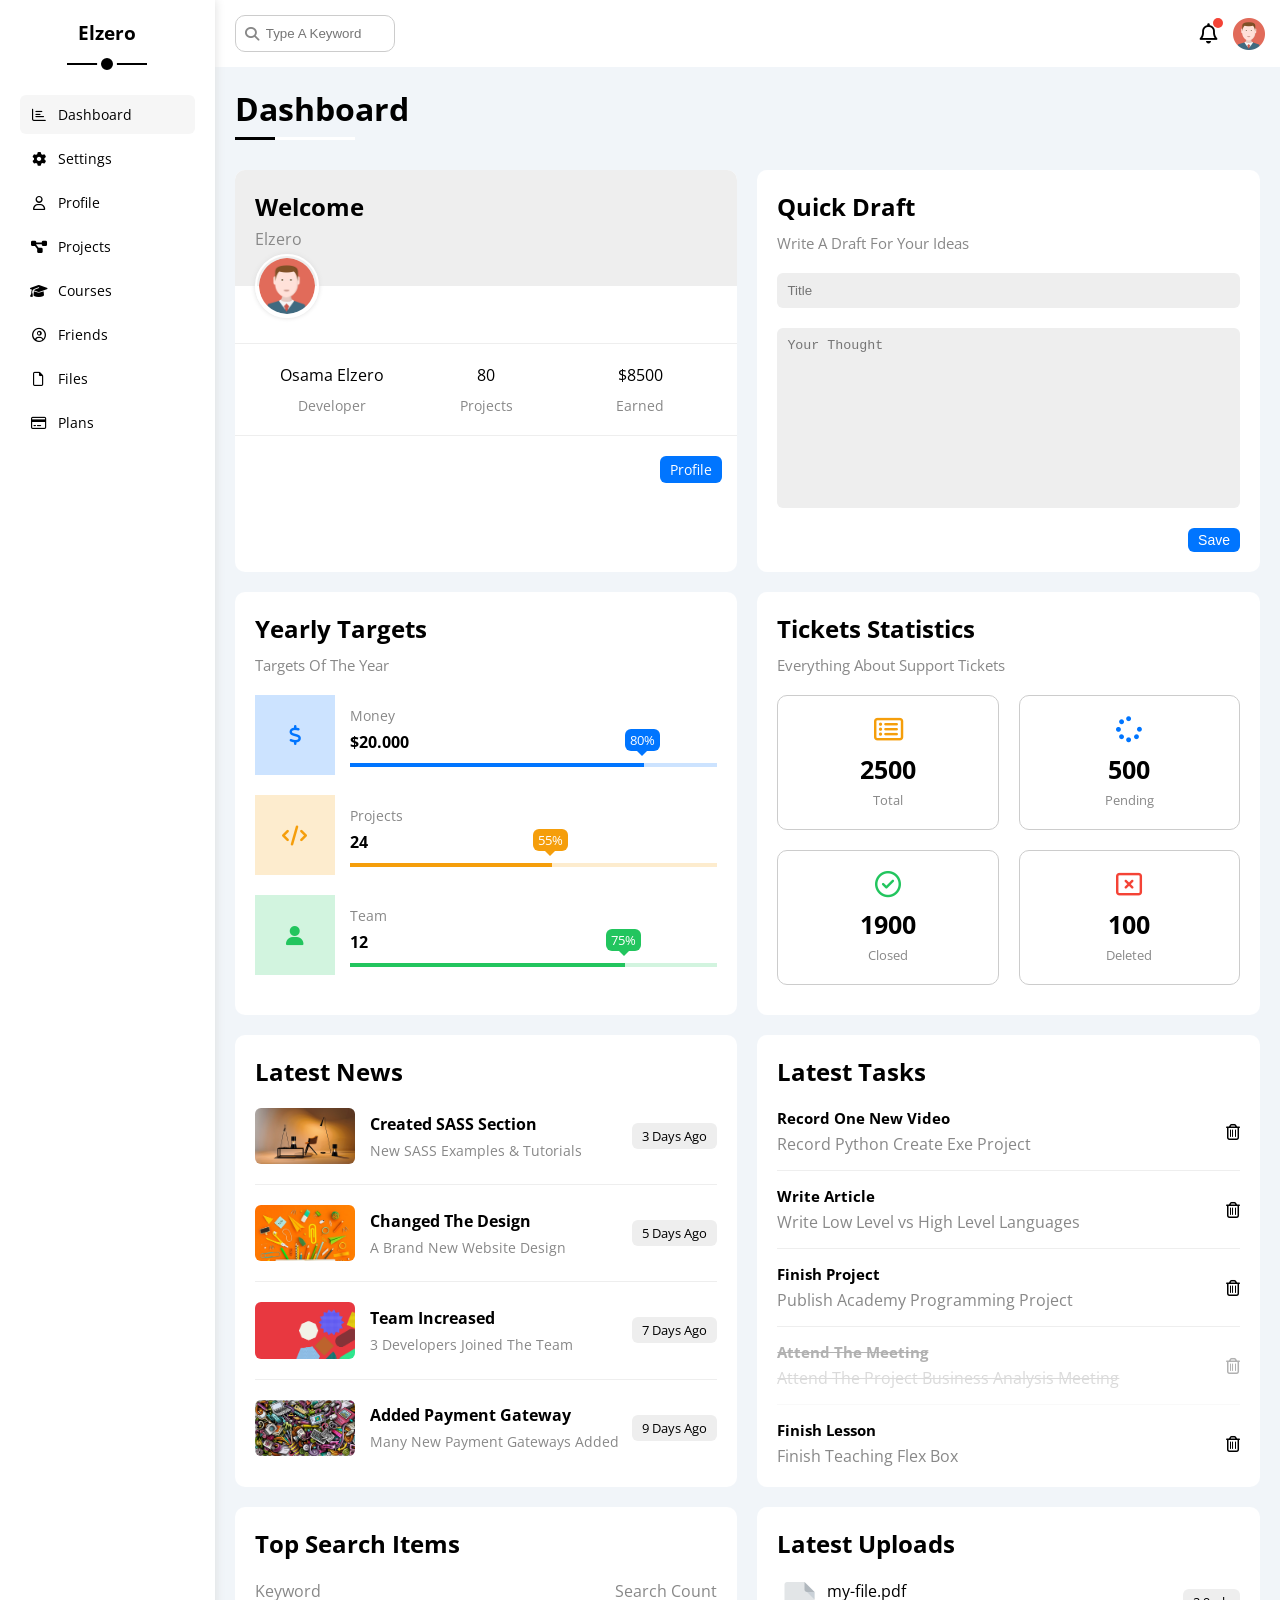
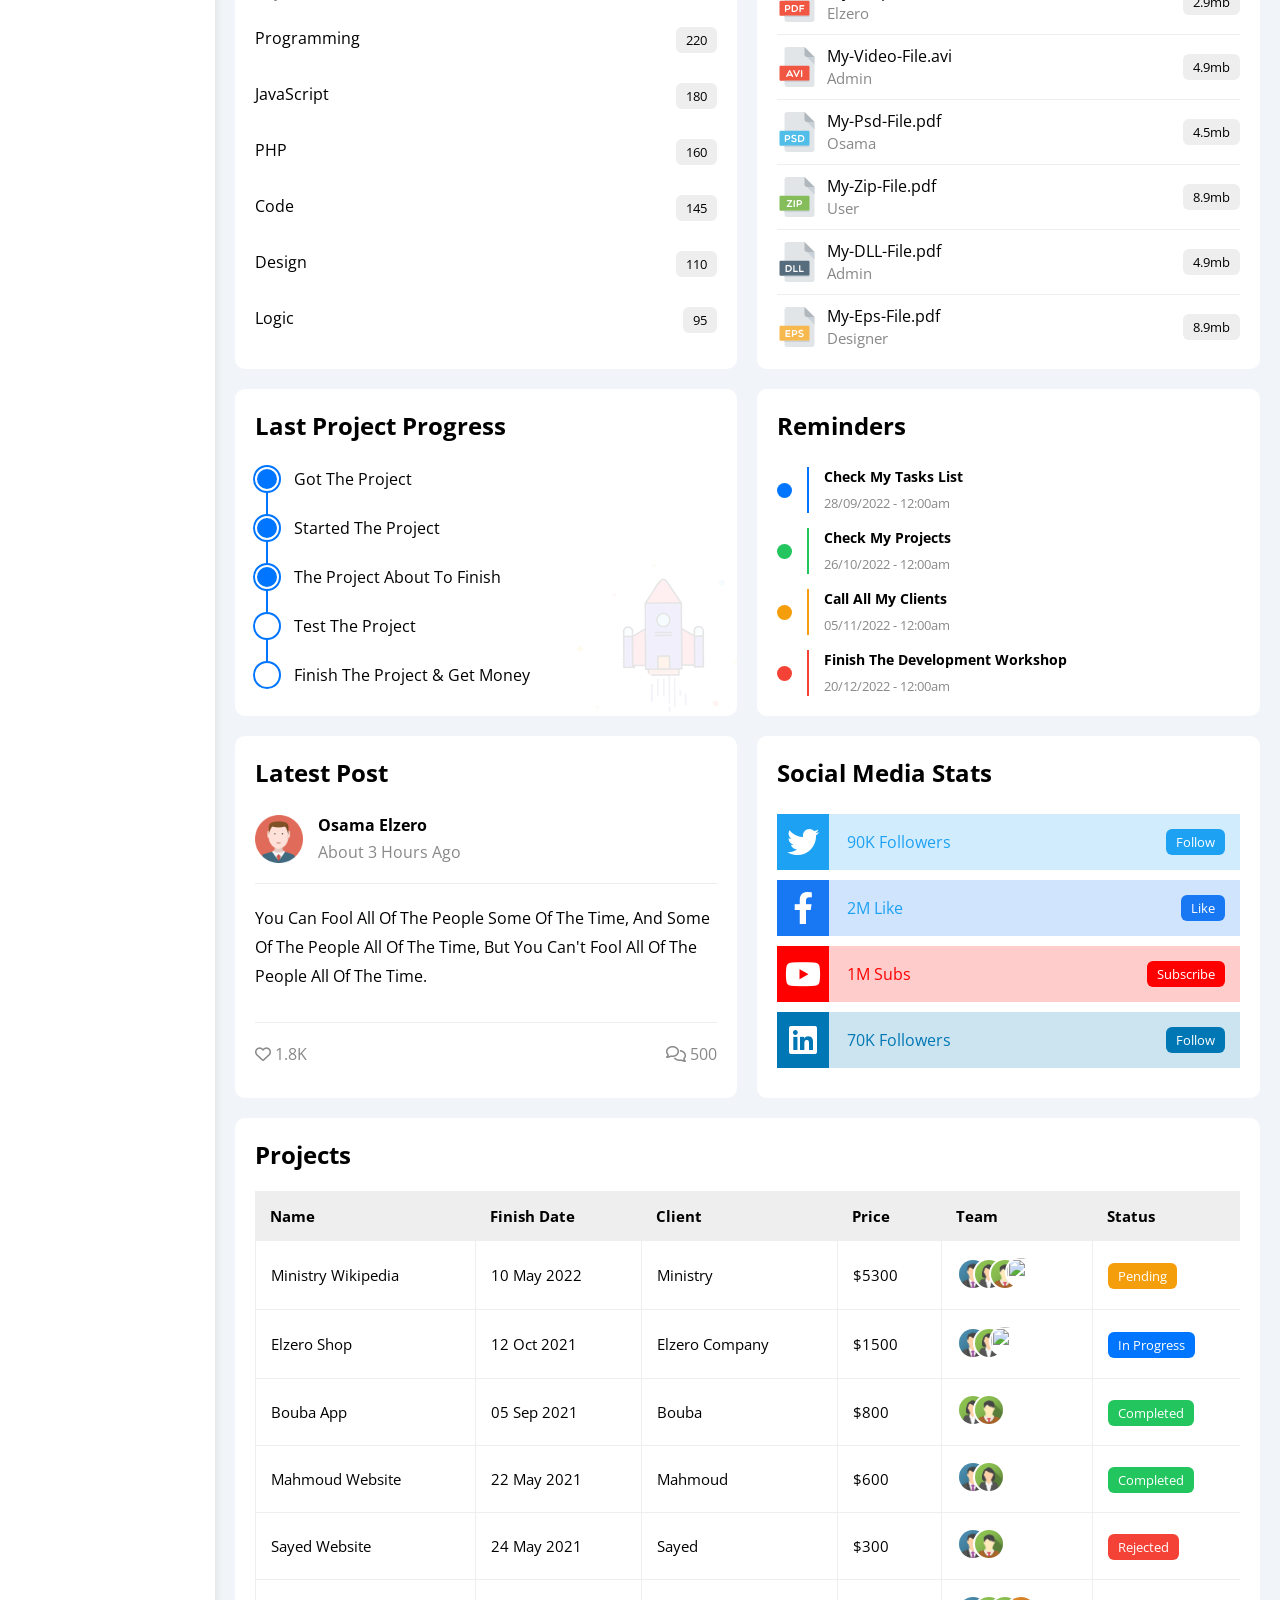
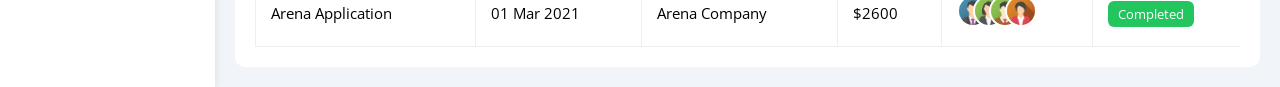
==== commit cb63f13b: "(template 4 created)" ====
--- a/index.html
+++ b/index.html
@@ -1,454 +1,476 @@
 <!DOCTYPE html>
 <html lang="en">
-<head>
-    <meta charset="UTF-8">
-    <meta name="viewport" content="width=device-width, initial-scale=1.0">
+  <head>
+    <meta charset="UTF-8" />
+    <meta http-equiv="X-UA-Compatible" content="IE=edge" />
+    <meta name="viewport" content="width=device-width, initial-scale=1.0" />
     <title>Dashboard</title>
-    <link rel="stylesheet" href=".//css/all.min.css">
-    <link rel="stylesheet" href=".//css/framework.css">
-    <link rel="stylesheet" href=".//css/master.css">
-    <!--font awesome-->
-    
-    <!--google fonts-->
+    <link rel="stylesheet" href="css/all.min.css" />
+    <link rel="stylesheet" href="css/framework.css" />
+    <link rel="stylesheet" href="css/master.css" />
     <link rel="preconnect" href="https://fonts.googleapis.com" />
     <link rel="preconnect" href="https://fonts.gstatic.com" crossorigin />
-    <link href="https://fonts.googleapis.com/css2?family=Cairo:wght@300;400;700&display=swap" rel="stylesheet"/>
-</head>
-<body>
+    <link href="https://fonts.googleapis.com/css2?family=Open+Sans:wght@300;500&display=swap" rel="stylesheet" />
+  </head>
+  <body>
     <div class="page d-flex">
-        <div class="side-bar  p-20 bg-w p-relative">
-          <h3 class="txt-c mt-0 p-relative">Hajar</h3>
-          <ul>
-           <li>
-            <a href="index.html" class=" active b-c fs-14 p-10 rad-6 d-flex align-c">
-                <i class="fa-regular fa-chart-bar fa-fw"></i>
-                <span>Dashboard</span>
-            </a>
-           </li>
-           <li>
-            <a href="setting.html" class="  b-c fs-14 p-10 rad-6 d-flex align-c">
-                <i class="fa-solid fa-gear fa-fw"></i>
-                <span>Setting</span>
-            </a>
-           </li>
-           <li>
-            <a href="profile.html" class="  b-c fs-14 p-10 rad-6 d-flex align-c">
-                <i class="fa-regular fa-user fa-fw"></i>
-                <span>Profile</span>
-            </a>
-           </li>
-           <li>
-            <a href="projects.html" class="  b-c fs-14 p-10 rad-6 d-flex align-c">
-                <i class="fa-solid fa-diagram-project fa-fw"></i>
-                <span>Project</span>
-            </a>
-           </li>
-           <li>
-            <a href="courses.html" class="  b-c fs-14 p-10 rad-6 d-flex align-c">
-                <i class="fa-solid fa-graduation-cap fa-fw"></i>
-                <span>Courses</span>
-            </a>
-           </li>
-           <li>
-            <a href="friends.html" class="  b-c fs-14 p-10 rad-6 d-flex align-c">
-                <i class="fa-solid fa-user-group fa-fw"></i>
-                <span>Friends</span>
-            </a>
-           </li>
-           <li>
-            <a href="files.html" class="  b-c fs-14 p-10 rad-6 d-flex align-c">
-                <i class="fa-regular fa-file fa-fw"></i>
-                <span>Files</span>
-            </a>
-           </li>
-           <li>
-            <a href="Plans.html" class="  b-c fs-14 p-10 rad-6 d-flex align-c">
-                <i class="fa-regular fa-address-book fa-fw"></i>
-                <span>Plans</span>
-            </a>
-           </li>
-          </ul>
+      <div class="sidebar bg-white p-20 p-relative">
+        <h3 class="p-relative txt-c mt-0">Elzero</h3>
+        <ul>
+          <li>
+            <a class="active d-flex align-center fs-14 c-black rad-6 p-10" href="index.html">
+              <i class="fa-regular fa-chart-bar fa-fw"></i>
+              <span>Dashboard</span>
+            </a>
+          </li>
+          <li>
+            <a class="d-flex align-center fs-14 c-black rad-6 p-10" href="settings.html">
+              <i class="fa-solid fa-gear fa-fw"></i>
+              <span>Settings</span>
+            </a>
+          </li>
+          <li>
+            <a class="d-flex align-center fs-14 c-black rad-6 p-10" href="profile.html">
+              <i class="fa-regular fa-user fa-fw"></i>
+              <span>Profile</span>
+            </a>
+          </li>
+          <li>
+            <a class="d-flex align-center fs-14 c-black rad-6 p-10" href="projects.html">
+              <i class="fa-solid fa-diagram-project fa-fw"></i>
+              <span>Projects</span>
+            </a>
+          </li>
+          <li>
+            <a class="d-flex align-center fs-14 c-black rad-6 p-10" href="courses.html">
+              <i class="fa-solid fa-graduation-cap fa-fw"></i>
+              <span>Courses</span>
+            </a>
+          </li>
+          <li>
+            <a class="d-flex align-center fs-14 c-black rad-6 p-10" href="friends.html">
+              <i class="fa-regular fa-circle-user fa-fw"></i>
+              <span>Friends</span>
+            </a>
+          </li>
+          <li>
+            <a class="d-flex align-center fs-14 c-black rad-6 p-10" href="files.html">
+              <i class="fa-regular fa-file fa-fw"></i>
+              <span>Files</span>
+            </a>
+          </li>
+          <li>
+            <a class="d-flex align-center fs-14 c-black rad-6 p-10" href="plans.html">
+              <i class="fa-regular fa-credit-card fa-fw"></i>
+              <span>Plans</span>
+            </a>
+          </li>
+        </ul>
+      </div>
+      <div class="content w-full">
+        <!-- Start Head -->
+        <div class="head bg-white p-15 between-flex">
+          <div class="search p-relative">
+            <input class="p-10" type="search" placeholder="Type A Keyword" />
+          </div>
+          <div class="icons d-flex align-center">
+            <span class="notification p-relative">
+              <i class="fa-regular fa-bell fa-lg"></i>
+            </span>
+            <img src="imgs/avatar.png" alt="" />
+          </div>
         </div>
-        <div class="content full-width">
-            <div class="header flex-between bg-w p-15">
-                <div class="search p-relative">
-                  <input type="search" placeholder="write keyword">
-                </div>
-                <div class="icons d-flex align-c">
-                    <span class="notification p-relative">
-                    <i class="fa-regular fa-bell"></i>
-                </span>
-                   <img src="./images/head pro.webp" alt="">
-                </div>
-            </div>
-            <h1 class="p-relative">Dashboard</h1>
-            <div class="wrapper d-grid gap-20">
-                <!-- start welcome wedgit-->
-                <div class="welcome bg-w rad-10 text-c-mobile d-block-mobile">
-                  <div class="intro bg-eee d-flex space-btw p-20">
-                    <div>
-                     <h2 class="m-0">welcome</h2> 
-                    <p class="mt-5 c-gray fs-14">Hajar</p>
-                    </div>
-                    <img src="./images/welcome.png" class="m-hidden" alt="">
+        <!-- End Head -->
+        <h1 class="p-relative">Dashboard</h1>
+        <div class="wrapper d-grid gap-20">
+          <!-- Start Welcome Widget -->
+          <div class="welcome bg-white rad-10 txt-c-mobile block-mobile">
+            <div class="intro p-20 d-flex space-between bg-eee">
+              <div>
+                <h2 class="m-0">Welcome</h2>
+                <p class="c-grey mt-5">Elzero</p>
+              </div>
+              <img class="hide-mobile" src="imgs/welcome.png" alt="" />
+            </div>
+            <img src="imgs/avatar.png" alt="" class="avatar" />
+            <div class="body txt-c d-flex p-20 mt-20 mb-20 block-mobile">
+              <div>Osama Elzero <span class="d-block c-grey fs-14 mt-10">Developer</span></div>
+              <div>80 <span class="d-block c-grey fs-14 mt-10">Projects</span></div>
+              <div>$8500 <span class="d-block c-grey fs-14 mt-10">Earned</span></div>
+            </div>
+            <a href="profile.html" class="visit d-block fs-14 bg-blue c-white w-fit btn-shape">Profile</a>
+          </div>
+          <!-- End Welcome Widget -->
+          <!-- Start Quick Draft Widget -->
+          <div class="quick-draft p-20 bg-white rad-10">
+            <h2 class="mt-0 mb-10">Quick Draft</h2>
+            <p class="mt-0 mb-20 c-grey fs-15">Write A Draft For Your Ideas</p>
+            <form>
+              <input class="d-block mb-20 w-full p-10 b-none bg-eee rad-6" type="text" placeholder="Title" />
+              <textarea class="d-block mb-20 w-full p-10 b-none bg-eee rad-6" placeholder="Your Thought"></textarea>
+              <input class="save d-block fs-14 bg-blue c-white b-none w-fit btn-shape" type="submit" value="Save" />
+            </form>
+          </div>
+          <!-- End Quick Draft Widget -->
+          <!-- Start Targets Widget -->
+          <div class="targets p-20 bg-white rad-10">
+            <h2 class="mt-0 mb-10">Yearly Targets</h2>
+            <p class="mt-0 mb-20 c-grey fs-15">Targets Of The Year</p>
+            <div class="target-row mb-20 blue center-flex">
+              <div class="icon center-flex">
+                <i class="fa-solid fa-dollar-sign fa-lg c-blue"></i>
+              </div>
+              <div class="details">
+                <span class="fs-14 c-grey">Money</span>
+                <span class="d-block mt-5 mb-10 fw-bold">$20.000</span>
+                <div class="progress p-relative">
+                  <span class="bg-blue blue" style="width: 80%">
+                    <span class="bg-blue">80%</span>
+                  </span>
+                </div>
+              </div>
+            </div>
+            <div class="target-row mb-20 center-flex orange">
+              <div class="icon center-flex">
+                <i class="fa-solid fa-code fa-lg c-orange"></i>
+              </div>
+              <div class="details">
+                <span class="fs-14 c-grey">Projects</span>
+                <span class="d-block mt-5 mb-10 fw-bold">24</span>
+                <div class="progress p-relative">
+                  <span class="bg-orange orange" style="width: 55%">
+                    <span class="bg-orange">55%</span>
+                  </span>
+                </div>
+              </div>
+            </div>
+            <div class="target-row mb-20 center-flex green">
+              <div class="icon center-flex">
+                <i class="fa-solid fa-user fa-lg c-green"></i>
+              </div>
+              <div class="details">
+                <span class="fs-14 c-grey">Team</span>
+                <span class="d-block mt-5 mb-10 fw-bold">12</span>
+                <div class="progress p-relative">
+                  <span class="bg-green green" style="width: 75%">
+                    <span class="bg-green">75%</span>
+                  </span>
+                </div>
+              </div>
+            </div>
+          </div>
+          <!-- End Targets Widget -->
+          <!-- Start Ticket Widget -->
+          <div class="tickets p-20 bg-white rad-10">
+            <h2 class="mt-0 mb-10">Tickets Statistics</h2>
+            <p class="mt-0 mb-20 c-grey fs-15">Everything About Support Tickets</p>
+            <div class="d-flex txt-c gap-20 f-wrap">
+              <div class="box p-20 rad-10 fs-13 c-grey">
+                <i class="fa-regular fa-rectangle-list fa-2x mb-10 c-orange"></i>
+                <span class="d-block c-black fw-bold fs-25 mb-5">2500</span>
+                Total
+              </div>
+              <div class="box p-20 rad-10 fs-13 c-grey">
+                <i class="fa-solid fa-spinner fa-2x mb-10 c-blue"></i>
+                <span class="d-block c-black fw-bold fs-25 mb-5">500</span>
+                Pending
+              </div>
+              <div class="box p-20 rad-10 fs-13 c-grey">
+                <i class="fa-regular fa-circle-check fa-2x mb-10 c-green"></i>
+                <span class="d-block c-black fw-bold fs-25 mb-5">1900</span>
+                Closed
+              </div>
+              <div class="box p-20 rad-10 fs-13 c-grey">
+                <i class="fa-regular fa-rectangle-xmark fa-2x mb-10 c-red"></i>
+                <span class="d-block c-black fw-bold fs-25 mb-5">100</span>
+                Deleted
+              </div>
+            </div>
+          </div>
+          <!-- End Ticket Widget -->
+          <!-- Start Latest News Widget -->
+          <div class="latest-news p-20 bg-white rad-10 txt-c-mobile">
+            <h2 class="mt-0 mb-20">Latest News</h2>
+            <div class="news-row d-flex align-center">
+              <img src="imgs/news-01.png" alt="" />
+              <div class="info">
+                <h3>Created SASS Section</h3>
+                <p class="m-0 fs-14 c-grey">New SASS Examples & Tutorials</p>
+              </div>
+              <div class="btn-shape bg-eee fs-13 label">3 Days Ago</div>
+            </div>
+            <div class="news-row d-flex align-center">
+              <img src="imgs/news-02.png" alt="" />
+              <div class="info">
+                <h3>Changed The Design</h3>
+                <p class="m-0 fs-14 c-grey">A Brand New Website Design</p>
+              </div>
+              <div class="btn-shape bg-eee fs-13 label">5 Days Ago</div>
+            </div>
+            <div class="news-row d-flex align-center">
+              <img src="imgs/news-03.png" alt="" />
+              <div class="info">
+                <h3>Team Increased</h3>
+                <p class="m-0 fs-14 c-grey">3 Developers Joined The Team</p>
+              </div>
+              <div class="btn-shape bg-eee fs-13 label">7 Days Ago</div>
+            </div>
+            <div class="news-row d-flex align-center">
+              <img src="imgs/news-04.png" alt="" />
+              <div class="info">
+                <h3>Added Payment Gateway</h3>
+                <p class="m-0 fs-14 c-grey">Many New Payment Gateways Added</p>
+              </div>
+              <div class="btn-shape bg-eee fs-13 label">9 Days Ago</div>
+            </div>
+          </div>
+          <!-- End Latest News Widget -->
+          <!-- Start Tasks Widget -->
+          <div class="tasks p-20 bg-white rad-10">
+            <h2 class="mt-0 mb-20">Latest Tasks</h2>
+            <div class="task-row between-flex">
+              <div class="info">
+                <h3 class="mt-0 mb-5 fs-15">Record One New Video</h3>
+                <p class="m-0 c-grey">Record Python Create Exe Project</p>
+              </div>
+              <i class="fa-regular fa-trash-can delete"></i>
+            </div>
+            <div class="task-row between-flex">
+              <div class="info">
+                <h3 class="mt-0 mb-5 fs-15">Write Article</h3>
+                <p class="m-0 c-grey">Write Low Level vs High Level Languages</p>
+              </div>
+              <i class="fa-regular fa-trash-can delete"></i>
+            </div>
+            <div class="task-row between-flex">
+              <div class="info">
+                <h3 class="mt-0 mb-5 fs-15">Finish Project</h3>
+                <p class="m-0 c-grey">Publish Academy Programming Project</p>
+              </div>
+              <i class="fa-regular fa-trash-can delete"></i>
+            </div>
+            <div class="task-row between-flex done">
+              <div class="info">
+                <h3 class="mt-0 mb-5 fs-15">Attend The Meeting</h3>
+                <p class="m-0 c-grey">Attend The Project Business Analysis Meeting</p>
+              </div>
+              <i class="fa-regular fa-trash-can delete"></i>
+            </div>
+            <div class="task-row between-flex">
+              <div class="info">
+                <h3 class="mt-0 mb-5 fs-15">Finish Lesson</h3>
+                <p class="m-0 c-grey">Finish Teaching Flex Box</p>
+              </div>
+              <i class="fa-regular fa-trash-can delete"></i>
+            </div>
+          </div>
+          <!-- End Tasks -->
+          <!-- Start Top Search Word Widget -->
+          <div class="search-items p-20 bg-white rad-10">
+            <h2 class="mt-0 mb-20">Top Search Items</h2>
+            <div class="items-head d-flex space-between c-grey mb-10">
+              <div>Keyword</div>
+              <div>Search Count</div>
+            </div>
+            <div class="items d-flex space-between pt-15 pb-15">
+              <span>Programming</span>
+              <span class="bg-eee fs-13 btn-shape">220</span>
+            </div>
+            <div class="items d-flex space-between pt-15 pb-15">
+              <span>JavaScript</span>
+              <span class="bg-eee btn-shape fs-13">180</span>
+            </div>
+            <div class="items d-flex space-between pt-15 pb-15">
+              <span>PHP</span>
+              <span class="bg-eee btn-shape fs-13">160</span>
+            </div>
+            <div class="items d-flex space-between pt-15 pb-15">
+              <span>Code</span>
+              <span class="bg-eee btn-shape fs-13">145</span>
+            </div>
+            <div class="items d-flex space-between pt-15 pb-15">
+              <span>Design</span>
+              <span class="bg-eee btn-shape fs-13">110</span>
+            </div>
+            <div class="items d-flex space-between pt-15 pb-15">
+              <span>Logic</span>
+              <span class="bg-eee btn-shape fs-13">95</span>
+            </div>
+          </div>
+          <!-- End Top Search Word Widget -->
+          <!-- Start Latest Uploads Widget -->
+          <div class="latest-uploads p-20 bg-white rad-10">
+            <h2 class="mt-0 mb-20">Latest Uploads</h2>
+            <ul class="m-0">
+              <li class="between-flex pb-10 mb-10">
+                <div class="d-flex align-center">
+                  <img class="mr-10" src="imgs/pdf.svg" alt="" />
+                  <div>
+                    <span class="d-block">my-file.pdf</span>
+                    <span class="fs-15 c-grey">Elzero</span>
                   </div>
-                  <img src="./images/head pro.webp" class="avatar ml-20" alt="">
-                  <div class="body mt-20 mb-20 d-flex txt-c p-20 d-flex d-block-mobile">
-                    <div>Hajar Hassan<span class="d-block fs-14 c-gray"> developer</span></div>
-                    <div>80<span class="d-block fs-14 c-gray">projects</span></div>
-                    <div>$8500<span class="d-block fs-14 c-gray"> earned</span></div>
+                </div>
+                <div class="bg-eee btn-shape fs-13">2.9mb</div>
+              </li>
+              <li class="between-flex pb-10 mb-10">
+                <div class="d-flex align-center">
+                  <img class="mr-10" src="imgs/avi.svg" alt="" />
+                  <div>
+                    <span class="d-block">My-Video-File.avi</span>
+                    <span class="fs-15 c-grey">Admin</span>
                   </div>
-                  <a href="profile.html" class="visit submit-shape d-block c-white"> profile</a>
-                </div>
-                <!-- end welcome wedgit-->
-                 <!-- start quick draft wedgit-->
-                <div class="quick-draft bg-w rad-10 p-20  ">
-                    <h2 class="mt-0 mb-10">quick draft</h2>
-                    <p class="fs-14 c-gray mt-10">write adraft for your ideas</p>
-                    <form >
-                        <input  class=" d-block full-width border-non bg-eee p-10 rad-6 mb-10" type="text" placeholder=" title">
-                        <textarea  class="d-block full-width border-non bg-eee p-10 rad-6 mb-20" placeholder="your thought"></textarea>
-                        <input class=" d-block submit-shape fs-14 bg-blue border-non c-white" type="submit" value="save">
-                    </form>
-                </div>
-                 <!-- end quick drast wedgit-->
-                  <!-- start target wedgit-->
-                   <div class="target bg-w p-20 rad-10">
-                    <h2 class="mt-0 mb-10">yearly target</h2>
-                    <p class="mt-0 mb-20 c-gray fs-14">target of te year</p>
-                    <div class="box blue mb-20 d-flex align-c ">
-                        <div class="icon p-20  mr-10">
-                            <i class="fa-regular fa-dollar-sign c-blue"></i>
-                        </div>
-                        <div class="details">
-                            <span class="c-gray fs-14">Money</span>
-                            <span class="d-block mt-5 mb-10  fw-b">$20,0000</span>
-                            <div class="progress p-relative ">
-                                <span style="width: 80%;">
-                                    <span class="bg-blue">80%</span>
-                                </span>
-                            </div>
-                        </div>
-                    </div>
-                    <div class="box orange mb-20 d-flex align-c ">
-                        <div class="icon p-20  mr-10">
-                            <i class="fa-solid fa-code c-orange"></i>
-                        </div>
-                        <div class="details">
-                            <span class="c-gray fs-14">Projects</span>
-                            <span class="d-block mt-5 mb-10  fw-b">2</span>
-                            <div class="progress p-relative ">
-                                <span style="width: 55%;">
-                                    <span class="bg-orange">55%</span>
-                                </span>
-                            </div>
-                        </div>
-                    </div>
-                    <div class="box green mb-20 d-flex align-c ">
-                        <div class="icon p-20  mr-10">
-                            <i class="fa-regular fa-user c-green"></i>
-                        </div>
-                        <div class="details">
-                            <span class="c-gray fs-14">Team</span>
-                            <span class="d-block mt-5 mb-10  fw-b">12</span>
-                            <div class="progress p-relative ">
-                                <span style="width: 75%;">
-                                    <span class="bg-green">75%</span>
-                                </span>
-                            </div>
-                        </div>
-                    </div>
-                    
-                   </div>
-                  <!-- end target wedgit-->
-                   <!-- start tickets wedgit-->
-                    <div class="tickets bg-w p-20 rad-10">
-                        <h2 class="mt-0 mb-10">Tickets Statistic</h2>
-                        <p class="mt-0 mb-20 c-gray fs-14"> every thing about support tikets</p>
-                        <div class="ticket-price d-flex gap-20 txt-c flex-wrap">
-                            <div class="price p-20 orange">
-                                <i class="fa-solid fa-rectangle-list mb-5"></i>
-                                <span class="fs-25 fw-b d-block mb-5">2500</span>
-                                <p class="c-gray fs-14 mt-0 mb-10 ">total</p>
-                            </div>
-                            <div class="price p-20 blue ">
-                                <i class="fa-solid fa-spinner mb-5"></i>
-                                <span class="fs-25 fw-b d-block mb-5">2500</span>
-                                <p class="c-gray fs-14 mt-0 mb-10">total</p>
-                            </div>
-                            <div class="price p-20 green">
-                                <i class="fa-regular fa-circle-check mb-5"></i>
-                                <span class="fs-25 fw-b d-block mb-5" >2500</span>
-                                <p class="c-gray fs-14 mt-0 mb-10 ">total</p>
-                            </div>
-                            <div class="price p-20 red">
-                                <i class="fa-solid fa-square-xmark mb-5"></i>
-                                <span class="fs-25 fw-b d-block mb-5 ">2500</span>
-                                <p class="c-gray fs-14 mt-0 mb-10">total</p>
-                            </div>
-                        
-                        </div>
-                    </div>
-                     <!-- end tickets wedgit-->
-                      <!--start news widget-->
-                    <div class="news p-20 bg-w rad-10">
-                        <h2 class="b-c mt-0 mb-20">latest News</h2>
-                        <div class="news-box d-flex space-btw align-c ">
-                                <img src="./images/news-01.png"  class="mr-20">
-                                <div class="news-d">
-                                    <h2 class="mt-0 mb-5 fs-16">Created SASS Section</h2>
-                                    <p  class="mt-0 fs-13 c-gray"> New SASS Examoles & Tutorials</p>
-                                
-                            </div>
-                            <span class="bg-eee submit-shape d-block fs-13"> 3Day Ago</span>
-                        </div>
-                        <div class="news-box d-flex space-btw align-c ">
-                                <img src="./images/news-02.png"  class="mr-20">
-                                <div class="news-d">
-                                    <h2 class="mt-0 mb-5 fs-16">Change The Design</h2>
-                                    <p class="mt-0 fs-13 c-gray" >  A Brand New Website Design</p>
-                                </div>
-                        
-                            <span class="bg-eee submit-shape d-block fs-13"> 5Day Ago</span>
-                        </div>
-                        <div class="news-box d-flex space-btw align-c">
-                                <img src="./images/news-03.png"  class="mr-20">
-                                <div class="news-d">
-                                    <h2 class="mt-0 mb-5 fs-16">Team increased</h2>
-                                    <p class="mt-0 fs-13 c-gray" > 3 developers Joined The Team</p>
-                                </div>
-                            
-                            <span class="bg-eee submit-shape d-block fs-13"> 7Day Ago</span>
-                        </div>
-                        <div class="news-box d-flex space-btw align-c ">
-                                <img src="./images/news-04.png"  class="mr-20">
-                                <div class="news-d">
-                                    <h2 class="mt-0 mb-5 fs-16">Added payment Getway</h2>
-                                    <p class="mt-0 fs-13 c-gray">Many New payment Getway Added </p>
-                                </div>
-                            
-                            <span class="bg-eee  d-block submit-shape fs-13"> 9Day Ago</span>
-                        </div>
-                    </div>
-                      <!--end news widget-->
-                      <!--start task widget-->
-                    <div class="task p-20 bg-w rad-10">
-                        <h2 class="mt-0 mb-20">Latest Task</h2>
-                        <div class="latest-task flex-between mb-20">
-                            <div class="d-task">
-                                <h3 class="mt-0 mb-5 fs-15">record One New Video</h3>
-                                <p class="m-0 fs-13 c-gray">Record python Create Exe project</p>
-                            </div>
-                            <i class="fa-regular fa-trash-can delete"></i>
-                        </div>
-                        <div class="latest-task flex-between mb-20">
-                            <div class="d-task">
-                                <h3 class="mt-0 mb-5 fs-15">write Ariticle</h3>
-                                <p class="m-0 fs-13 c-gray ">Write low level vs high level language</p>
-                            </div>
-                            <i class="fa-regular fa-trash-can delete"></i>
-                        </div>
-                        <div class="latest-task flex-between mb-20">
-                            <div class="d-task">
-                                <h3 class="mt-0 mb-5 fs-15">record One New Video</h3>
-                                <p class="m-0 fs-13 c-gray ">Record python Create Exe project</p>
-                            </div>
-                            <i class="fa-regular fa-trash-can delete"></i>
-                        </div>
-                        <div class="latest-task flex-between mb-20 crossed">
-                            <div class="d-task">
-                                <h3 class="mt-0 mb-5 fs-15">write Ariticle</h3>
-                                <p class="m-0 fs-13 c-gray">Write low level vs high level language</p>
-                            </div>
-                            <i class="fa-regular fa-trash-can  delete"></i>
-                        </div>
-                        <div class="latest-task flex-between mb-20">
-                            <div class="d-task">
-                                <h3 class="mt-0 mb-5 fs-15">write Ariticle</h3>
-                                <p class="m-0 fs-13 c-gray ">Write low level vs high level language</p>
-                            </div>
-                            <i class="fa-regular fa-trash-can delete"></i>
-                        </div>
-                    </div>
-                      <!--end task widget-->
-                      <!--start search widget-->
-                       <div class="search p-20 bg-w rad-10">
-                        <h2 class="mt-0 mb-20">Top Search Items</h2>
-                        <div class="top-search flex-between">
-                            <span class="c-gray fs-15 mt-0 mb-10">Keywords</span>
-                            <span class="c-gray fs-13">Search Count</span>
-                        </div>
-                        <div class="top-search flex-between">
-                            <span class="b-c fs-15  pt-15 pb-15">Programming</span>
-                            <span class="b-c fs-13 submit-shape bg-eee">220</span>
-                        </div>
-                        <div class="top-search flex-between">
-                            <span class="b-c fs-15  pt-15 pb-15">Java Script</span>
-                            <span class="b-c fs-13 submit-shape bg-eee">180</span>
-                        </div>
-                        <div class="top-search flex-between">
-                            <span class="b-c fs-15  pt-15 pb-15 ">Php</span>
-                            <span class="b-c fs-13 submit-shape bg-eee">160</span>
-                        </div>
-                        <div class="top-search flex-between">
-                            <span class="b-c fs-15 pt-15 pb-15">Code</span>
-                            <span class="b-c fs-13 submit-shape bg-eee">145</span>
-                        </div>
-                        <div class="top-search flex-between">
-                            <span class="b-c fs-15  pt-15 pb-15">Design</span>
-                            <span class="b-c fs-13 submit-shape bg-eee">110</span>
-                        </div>
-                        <div class="top-search flex-between">
-                            <span class="b-c fs-15  pt-15 pb-15">Logic</span>
-                            <span class="b-c fs-13 submit-shape bg-eee">95</span>
-                        </div>
-                       </div>
-                      <!--end search widget-->
-                      <!--start uploads widget-->
-                         <div class="upload bg-w rad-10 p-20">
-                            <h2 class="mt-0 mb-20">Latest Uploads</h2>
-                            <div class="top-uploads flex-between pb-10 mb-10">
-                            <img src="./images/pdf.svg"  class="svg">
-                            <div class="up">
-                                <h4 class="mt-5 mb-5">My-File .pdf</h4>
-                                <p class="mt-0  c-gray"> hajar</p>
-                            </div>
-                            <span class="submit-shape bg-eee">2.9mb</span>
-                         </div>
-                         <div class="top-uploads flex-between pb-10 mb-10">
-                            <img src="./images/avi.svg"  class="svg">
-                            <div class="up">
-                                <h4 class="mt-5 mb-5">My-video file.avi</h4>
-                                <p class="mt-0  c-gray"> Admin</p>
-                            </div>
-                            <span class="submit-shape bg-eee">4.9mb</span>
-                         </div>
-                         <div class="top-uploads flex-between pb-10 mb-10">
-                            <img src="./images/psd.svg"  class="svg">
-                            <div class="up">
-                                <h4 class="mt-5 mb-5">My-psd file .pdf</h4>
-                                <p class="mt-0  c-gray"> hajar</p>
-                            </div>
-                            <span class="submit-shape bg-eee">4.5mb</span>
-                         </div>
-                         <div class="top-uploads flex-between  pb-10 mb-10">
-                            <img src="./images/zip.svg"  class="svg">
-                            <div class="up">
-                                <h4 class="mt-5 mb-5">My- Zip File .pdf</h4>
-                                <p class="mt-0  c-gray"> user</p>
-                            </div>
-                            <span class="submit-shape bg-eee">8.9mb</span>
-                         </div>
-                         <div class="top-uploads flex-between  pb-10 mb-10">
-                            <img src="./images/dll.svg"  class="svg">
-                            <div class="up">
-                                <h4 class="mt-5 mb-5">My- Dll File .pdf</h4>
-                                <p class="mt-0  c-gray"> hajar</p>
-                            </div>
-                            <span class="submit-shape bg-eee">4.9mb</span>
-                         </div>
-                         <div class="top-uploads flex-between mb-10 pb-10">
-                            <img src="./images/eps.svg"  class="svg">
-                            <div class="up">
-                                <h4 class="mt-5 mb-5">My- Eps File .pdf</h4>
-                                <p class="mt-0  c-gray"> developer</p>
-                            </div>
-                            <span class="submit-shape bg-eee">8.9mb</span>
-                         </div>
-                         </div>
-                      <!--end uploads widget-->
-                      <!--start project widget-->
-                      <div class="project p-20 bg-w rad-10 p-relative">
-                        <h2 class="mt-0 mb-20">Last Project Progress</h2>
-                        <ul class="m-0 p-relative">
-                            <li class="mt-25  d-flex ready">Got The Project</li>
-                            <li class="mt-25   d-flex ready" >Start The Project</li>
-                            <li class="mt-25   d-flex ready"  >The Project About To finish</li>
-                            <li  class="mt-25 d-flex current">Test the Project</li>
-                            <li  class="mt-25 d-flex "> Finish The Project &Get Money</li>
-                        </ul>
-                        <img src="./images/project.png" class="pro m-hidden"alt="">
-                      </div>
-                      <!--end project widget-->
-                      <!--start reminders widget-->
-                       <div class="reminders p-20 bg-w rad-10">
-                        <h2 class="mt-0 mb-20">Reminders</h2>
-                        <ul class="m-0">
-                            <li class=" blue p-relative mb-20">
-                                <h3 class="mb-10 mt-0 fs-15">Check My Task List</h3>
-                                <span class="c-gray fs-14 d-block mt-10">28/9/2022 - 12:00 am</span>
-                            </li>
-                            <li class=" green p-relative mb-20">
-                                <h3 class="mb-10 mt-0 fs-15">Check My Projects</h3>
-                                <span class="c-gray fs-14 d-block mt-10">26/10/2022 - 12:00am</span>
-                            </li>
-                            <li class="orange p-relative mb-20">
-                                <h3 class="mb-10 mt-0 fs-15">Call All My Clients</h3>
-                                <span class="c-gray fs-14 d-block mt-10">5/11/2022 - 12:00 am</span>
-                            </li>
-                            <li class=" red p-relative mb-20">
-                                <h3 class="mb-10 mt-0 fs-15">Finish The Development Workshop</h3>
-                                <span class="c-gray fs-14 d-block mt-10">20/12/2022 - 12:00am</span>
-                            </li>
-                        </ul>
-                       </div>
-                      <!--end reminders widget-->
-                      <!--start posts widget-->
-                      <div class="post p-20 bg-w rad-10">
-                        <h2 class="mt-0 mb-20">Latest Post</h2>
-                        <div class="bio d-flex align-c">
-                           <img src="./images/head pro.webp" alt="">
-                           <div class="text">
-                            <h2 class="mb-10 mt-10">Hajar Hassan</h2>
-                            <p class="mt-0  fs-13 c-gray"> About 3 Hours To go</p>
-                           </div>
-                        </div>
-                       <p class="para d-block text-c-mobile  fs-16 mt-20 mb-20 pt-20 pb-20">You can fool all of the people some of the time, and some of the people all of the time, but you can't
-                            fool all of the people all of the time.</p>
-                            <div class="social flex-between  fs-13 c-gray">
-                                <div class="likes">
-                                    <i class="fa-solid fa-heart "></i>
-                                    <span>1.8K</span>
-                                </div>
-                                <div class="comment">
-                                    <i class="fa-solid fa-comments"></i>
-                                    <span>500</span>
-                                </div>
-                            </div>
-                      </div>
-                      <!--end posts widget-->
-                       <!--start social widget-->  
-                       <div class="social-stat p-20 rad-10 bg-w">
-                        <h2 class="mt-0 mb-20">social media stats</h2>
-                        <div class="box twitter p-15 p-relative space-btw mb-10">
-                            <i class="fa-brands fa-twitter fa-2x full-h c-white c-flex"></i>
-                            <span>90K Followers</span>
-                            <a href="#" class="submit-shape c-white fs-13 "> Follow</a>
-                        </div>
-                        <div class="box facebook p-15 p-relative space-btw mb-10">
-                            <i class="fa-brands fa-facebook-f fa-2x full-h c-white c-flex"></i>
-                            <span>2M Like</span>
-                            <a href="#" class="submit-shape c-white fs-13 "> Like</a>
-                        </div>
-                        <div class="box youtube p-15 p-relative space-btw mb-10">
-                            <i class="fa-brands fa-youtube fa-2x full-h c-white c-flex"></i>
-                            <span>1M Subs </span>
-                            <a href="#" class="submit-shape c-white fs-13 "> Subscribe</a>
-                        </div>
-                        <div class="box linkedin p-15 p-relative space-btw mb-10">
-                            <i class="fa-brands fa-linkedin fa-2x full-h c-white c-flex"></i>
-                            <span>70K Followers</span>
-                            <a href="#" class="submit-shape c-white fs-13 "> Follow</a>
-                        </div>
-                       </div>
-                       <!--end social widget-->            
-                
-            </div>
-<div class="projects p-20 bg-w rad-10 m-15">
-    <h2 class="mt-0 mb-20">Projects</h2>
-    <div class="responsive-table">
-        <table class="fs-15 full-width">
-            <thead>
+                </div>
+                <div class="bg-eee btn-shape fs-13">4.9mb</div>
+              </li>
+              <li class="between-flex pb-10 mb-10">
+                <div class="d-flex align-center">
+                  <img class="mr-10" src="imgs/psd.svg" alt="" />
+                  <div>
+                    <span class="d-block">My-Psd-File.pdf</span>
+                    <span class="fs-15 c-grey">Osama</span>
+                  </div>
+                </div>
+                <div class="bg-eee btn-shape fs-13">4.5mb</div>
+              </li>
+              <li class="between-flex pb-10 mb-10">
+                <div class="d-flex align-center">
+                  <img class="mr-10" src="imgs/zip.svg" alt="" />
+                  <div>
+                    <span class="d-block">My-Zip-File.pdf</span>
+                    <span class="fs-15 c-grey">User</span>
+                  </div>
+                </div>
+                <div class="bg-eee btn-shape fs-13">8.9mb</div>
+              </li>
+              <li class="between-flex pb-10 mb-10">
+                <div class="d-flex align-center">
+                  <img class="mr-10" src="imgs/dll.svg" alt="" />
+                  <div>
+                    <span class="d-block">My-DLL-File.pdf</span>
+                    <span class="fs-15 c-grey">Admin</span>
+                  </div>
+                </div>
+                <div class="bg-eee btn-shape fs-13">4.9mb</div>
+              </li>
+              <li class="between-flex">
+                <div class="d-flex align-center">
+                  <img class="mr-10" src="imgs/eps.svg" alt="" />
+                  <div>
+                    <span class="d-block">My-Eps-File.pdf</span>
+                    <span class="fs-15 c-grey">Designer</span>
+                  </div>
+                </div>
+                <div class="bg-eee btn-shape fs-13">8.9mb</div>
+              </li>
+            </ul>
+          </div>
+          <!-- End Latest Uploads Widget -->
+          <!-- Start Last Project Progress Widget -->
+          <div class="last-project p-20 bg-white rad-10 p-relative">
+            <h2 class="mt-0 mb-20">Last Project Progress</h2>
+            <ul class="m-0 p-relative">
+              <li class="mt-25 d-flex align-center done">Got The Project</li>
+              <li class="mt-25 d-flex align-center done">Started The Project</li>
+              <li class="mt-25 d-flex align-center done">The Project About To Finish</li>
+              <li class="mt-25 d-flex align-center current">Test The Project</li>
+              <li class="mt-25 d-flex align-center">Finish The Project & Get Money</li>
+            </ul>
+            <img class="launch-icon hide-mobile" src="imgs/project.png" alt="" />
+          </div>
+          <!-- End Last Project Progress Widget -->
+          <!-- Start Reminders Widget -->
+          <div class="reminders p-20 bg-white rad-10 p-relative">
+            <h2 class="mt-0 mb-25">Reminders</h2>
+            <ul class="m-0">
+              <li class="d-flex align-center mt-15">
+                <span class="key bg-blue mr-15 d-block rad-half"></span>
+                <div class="pl-15 blue">
+                  <p class="fs-14 fw-bold mt-0 mb-5">Check My Tasks List</p>
+                  <span class="fs-13 c-grey">28/09/2022 - 12:00am</span>
+                </div>
+              </li>
+              <li class="d-flex align-center mt-15">
+                <span class="key bg-green mr-15 d-block rad-half"></span>
+                <div class="pl-15 green">
+                  <p class="fs-14 fw-bold mt-0 mb-5">Check My Projects</p>
+                  <span class="fs-13 c-grey">26/10/2022 - 12:00am</span>
+                </div>
+              </li>
+              <li class="d-flex align-center mt-15">
+                <span class="key bg-orange mr-15 d-block rad-half"></span>
+                <div class="pl-15 orange">
+                  <p class="fs-14 fw-bold mt-0 mb-5">Call All My Clients</p>
+                  <span class="fs-13 c-grey">05/11/2022 - 12:00am</span>
+                </div>
+              </li>
+              <li class="d-flex align-center mt-15">
+                <span class="key bg-red mr-15 d-block rad-half"></span>
+                <div class="pl-15 red">
+                  <p class="fs-14 fw-bold mt-0 mb-5">Finish The Development Workshop</p>
+                  <span class="fs-13 c-grey">20/12/2022 - 12:00am</span>
+                </div>
+              </li>
+            </ul>
+          </div>
+          <!-- End Reminders Widget -->
+          <!-- Start Latest Post Widget -->
+          <div class="latest-post p-20 bg-white rad-10 p-relative">
+            <h2 class="mt-0 mb-25">Latest Post</h2>
+            <div class="top d-flex align-center">
+              <img class="avatar mr-15" src="imgs/avatar.png" alt="" />
+              <div class="info">
+                <span class="d-block mb-5 fw-bold">Osama Elzero</span>
+                <span class="c-grey">About 3 Hours Ago</span>
+              </div>
+            </div>
+            <div class="post-content txt-c-mobile pt-20 pb-20 mt-20 mb-20">
+              You can fool all of the people some of the time, and some of the people all of the time, but you can't
+              fool all of the people all of the time.
+            </div>
+            <div class="post-stats between-flex c-grey">
+              <div>
+                <i class="fa-regular fa-heart"></i>
+                <span>1.8K</span>
+              </div>
+              <div>
+                <i class="fa-regular fa-comments"></i>
+                <span>500</span>
+              </div>
+            </div>
+          </div>
+          <!-- End Latest Post Widget -->
+          <!-- Start Social Media Stats Widget -->
+          <div class="social-media p-20 bg-white rad-10 p-relative">
+            <h2 class="mt-0 mb-25">Social Media Stats</h2>
+            <div class="box twitter p-15 p-relative mb-10 between-flex">
+              <i class="fa-brands fa-twitter fa-2x c-white h-full center-flex"></i>
+              <span>90K Followers</span>
+              <a class="fs-13 c-white btn-shape" href="#">Follow</a>
+            </div>
+            <div class="box facebook p-15 p-relative mb-10 between-flex">
+              <i class="fa-brands fa-facebook-f fa-2x c-white h-full center-flex"></i>
+              <span>2M Like</span>
+              <a class="fs-13 c-white btn-shape" href="#">Like</a>
+            </div>
+            <div class="box youtube p-15 p-relative mb-10 between-flex">
+              <i class="fa-brands fa-youtube fa-2x c-white h-full center-flex"></i>
+              <span>1M Subs</span>
+              <a class="fs-13 c-white btn-shape" href="#">Subscribe</a>
+            </div>
+            <div class="box linkedin p-15 p-relative mb-10 between-flex">
+              <i class="fa-brands fa-linkedin fa-2x c-white h-full center-flex"></i>
+              <span>70K Followers</span>
+              <a class="fs-13 c-white btn-shape" href="#">Follow</a>
+            </div>
+          </div>
+          <!-- Start End Media Stats Widget -->
+        </div>
+        <!-- Start Projects Table -->
+        <div class="projects p-20 bg-white rad-10 m-20">
+          <h2 class="mt-0 mb-20">Projects</h2>
+          <div class="responsive-table">
+            <table class="fs-15 w-full">
+              <thead>
                 <tr>
                   <td>Name</td>
                   <td>Finish Date</td>
@@ -457,86 +479,87 @@
                   <td>Team</td>
                   <td>Status</td>
                 </tr>
-            </thead>
-            <tbody>
+              </thead>
+              <tbody>
                 <tr>
                   <td>Ministry Wikipedia</td>
                   <td>10 May 2022</td>
                   <td>Ministry</td>
                   <td>$5300</td>
                   <td>
-                    <img src="./images/team-01.png" alt="">
-                    <img src="./images/team-02.png" alt="">
-                    <img src="./images/team-03.png" alt="">
-                    <img src="./images/team-04.png" alt="">
-                  </td>
-                  <td>
-                    <span class="submit-shape bg-orange c-white fs-13">Pending</span>
-                  </td>
-                </tr>
-                <tr>
-                    <td>Elzero Shop</td>
-                    <td>12 Oct 2021</td>
-                    <td>Elzero Company</td>
-                    <td>$1500</td>
-                    <td>
-                      <img src="./images/team-01.png" alt="" />
-                      <img src="./images/team-02.png" alt="" />
-                      <img src="./images/team-05.png" alt="" />
-                    </td>
-                    <td><span class="fs-13 submit-shape bg-blue c-white">In Progress</span></td>
-                  </tr>
-                  <tr>
-                    <td>Bouba App</td>
-                    <td>05 Sep 2021</td>
-                    <td>Bouba</td>
-                    <td>$800</td>
-                    <td>
-                      <img src="./images/team-02.png" alt="" />
-                      <img src="./images/team-03.png" alt="" />
-                    </td>
-                    <td><span class="submit-shape fs-13 bg-green c-white">Completed</span></td>
-                  </tr>
-                  <tr>
-                    <td>Mahmoud Website</td>
-                    <td>22 May 2021</td>
-                    <td>Mahmoud</td>
-                    <td>$600</td>
-                    <td>
-                      <img src="./images/team-01.png" alt="" />
-                      <img src="./images/team-02.png" alt="" />
-                    </td>
-                    <td><span class=" submit-shape fs-13 bg-green c-white">Completed</span></td>
-                  </tr>
-                  <tr>
-                    <td>Sayed Website</td>
-                    <td>24 May 2021</td>
-                    <td>Sayed</td>
-                    <td>$300</td>
-                    <td>
-                      <img src="./images/team-01.png" alt="" />
-                      <img src="./images/team-03.png" alt="" />
-                    </td>
-                    <td><span class=" fs-13 submit-shape bg-red c-white">Rejected</span></td>
-                  </tr>
-                  <tr>
-                    <td>Arena Application</td>
-                    <td>01 Mar 2021</td>
-                    <td>Arena Company</td>
-                    <td>$2600</td>
-                    <td>
-                      <img src="./images/team-01.png" alt="" />
-                      <img src="./images/team-02.png" alt="" />
-                      <img src="./images/team-03.png" alt="" />
-                      <img src="./images/team-04.png" alt="" />
-                    </td>
-                    <td><span class="  fs-13 submit-shape bg-green c-white">Completed</span></td>
-                  </tr>
-            </tbody>
-        </table>
+                    <img src="imgs/team-01.png" alt="" />
+                    <img src="imgs/team-02.png" alt="" />
+                    <img src="imgs/team-03.png" alt="" />
+                    <img src="imgs/team-05.png" alt="" />
+                  </td>
+                  <td>
+                    <span class="label btn-shape bg-orange c-white">Pending</span>
+                  </td>
+                </tr>
+                <tr>
+                  <td>Elzero Shop</td>
+                  <td>12 Oct 2021</td>
+                  <td>Elzero Company</td>
+                  <td>$1500</td>
+                  <td>
+                    <img src="imgs/team-01.png" alt="" />
+                    <img src="imgs/team-02.png" alt="" />
+                    <img src="imgs/team-05.png" alt="" />
+                  </td>
+                  <td><span class="label btn-shape bg-blue c-white">In Progress</span></td>
+                </tr>
+                <tr>
+                  <td>Bouba App</td>
+                  <td>05 Sep 2021</td>
+                  <td>Bouba</td>
+                  <td>$800</td>
+                  <td>
+                    <img src="imgs/team-02.png" alt="" />
+                    <img src="imgs/team-03.png" alt="" />
+                  </td>
+                  <td><span class="label btn-shape bg-green c-white">Completed</span></td>
+                </tr>
+                <tr>
+                  <td>Mahmoud Website</td>
+                  <td>22 May 2021</td>
+                  <td>Mahmoud</td>
+                  <td>$600</td>
+                  <td>
+                    <img src="imgs/team-01.png" alt="" />
+                    <img src="imgs/team-02.png" alt="" />
+                  </td>
+                  <td><span class="label btn-shape bg-green c-white">Completed</span></td>
+                </tr>
+                <tr>
+                  <td>Sayed Website</td>
+                  <td>24 May 2021</td>
+                  <td>Sayed</td>
+                  <td>$300</td>
+                  <td>
+                    <img src="imgs/team-01.png" alt="" />
+                    <img src="imgs/team-03.png" alt="" />
+                  </td>
+                  <td><span class="label btn-shape bg-red c-white">Rejected</span></td>
+                </tr>
+                <tr>
+                  <td>Arena Application</td>
+                  <td>01 Mar 2021</td>
+                  <td>Arena Company</td>
+                  <td>$2600</td>
+                  <td>
+                    <img src="imgs/team-01.png" alt="" />
+                    <img src="imgs/team-02.png" alt="" />
+                    <img src="imgs/team-03.png" alt="" />
+                    <img src="imgs/team-04.png" alt="" />
+                  </td>
+                  <td><span class="label btn-shape bg-green c-white">Completed</span></td>
+                </tr>
+              </tbody>
+            </table>
+          </div>
+        </div>
+        <!-- End Projects Table -->
+      </div>
     </div>
-</div>
-        </div>
-    </div>
-</body>
-</html>+  </body>
+</html>
--- a/css/framework.css
+++ b/css/framework.css
@@ -1,286 +1,247 @@
-.d-flex{
-    display: flex;
-}
-.flex-wrap{
-    flex-wrap: wrap;
+:root {
+  --blue-color: #0075ff;
+  --blue-alt-color: #0d69d5;
+  --orange-color: #f59e0b;
+  --green-color: #22c55e;
+  --red-color: #f44336;
+  --grey-color: #888;
+}
+/* Start Box */
+.d-flex {
+  display: flex;
+}
+.f-wrap {
+  flex-wrap: wrap;
+}
+.align-center {
+  align-items: center;
+}
+.space-between {
+  justify-content: space-between;
+}
+.d-grid {
+  display: grid;
+}
+.gap-20 {
+  gap: 20px;
+}
+.d-block {
+  display: block;
+}
+@media (max-width: 767px) {
+  .block-mobile {
+    display: block;
+  }
+  .hide-mobile {
+    display: none;
+  }
+}
+/* End Box */
+/* Start Padding + Margin */
+.p-10 {
+  padding: 10px;
+}
+.p-15 {
+  padding: 15px;
+}
+.p-20 {
+  padding: 20px;
+}
+.pt-10 {
+  padding-top: 10px;
+}
+.pt-15 {
+  padding-top: 15px;
+}
+.pt-20 {
+  padding-top: 20px;
+}
+.pb-10 {
+  padding-bottom: 10px;
+}
+.pb-15 {
+  padding-bottom: 15px;
+}
+.pb-20 {
+  padding-bottom: 20px;
+}
+.pl-15 {
+  padding-left: 15px;
+}
+.m-0 {
+  margin: 0;
+}
+.m-15 {
+  margin: 15px;
+}
+.m-20 {
+  margin: 20px;
+}
+.mt-0 {
+  margin-top: 0;
+}
+.mt-5 {
+  margin-top: 5px;
+}
+.mt-10 {
+  margin-top: 10px;
+}
+.mt-15 {
+  margin-top: 15px;
+}
+.mt-20 {
+  margin-top: 20px;
+}
+.mt-25 {
+  margin-top: 25px;
+}
+.mr-10 {
+  margin-right: 10px;
+}
+.mr-15 {
+  margin-right: 15px;
+}
+.mb-5 {
+  margin-bottom: 5px;
+}
+.mb-10 {
+  margin-bottom: 10px;
+}
+.mb-15 {
+  margin-bottom: 15px;
+}
+.mb-20 {
+  margin-bottom: 20px;
+}
+.mb-25 {
+  margin-bottom: 25px;
+}
+/* End Padding + Margin */
+/* Start Color */
+.c-black {
+  color: black;
+}
+.c-white {
+  color: white;
+}
+.c-grey {
+  color: var(--grey-color);
+}
+.c-red {
+  color: var(--red-color);
+}
+.c-green {
+  color: var(--green-color);
+}
+.c-blue {
+  color: var(--blue-color);
+}
+.c-orange {
+  color: var(--orange-color);
+}
+.bg-red {
+  background-color: var(--red-color);
+}
+.bg-green {
+  background-color: var(--green-color);
+}
+.bg-blue {
+  background-color: var(--blue-color);
+}
+.bg-orange {
+  background-color: var(--orange-color);
+}
+.bg-white {
+  background-color: white;
+}
+.bg-eee {
+  background-color: #eee;
+}
+/* End Color */
+/* Start Position */
+.p-relative {
+  position: relative;
+}
+.p-absolute {
+  position: absolute;
+}
+/* End Position */
+/* Start Font */
+.txt-c {
+  text-align: center;
+}
+.fs-13 {
+  font-size: 13px;
+}
+.fs-14 {
+  font-size: 14px;
+}
+.fs-15 {
+  font-size: 15px;
+}
+.fs-25 {
+  font-size: 25px;
+}
+.fw-bold {
+  font-weight: bold;
+}
+@media (max-width: 767px) {
+  .txt-c-mobile {
+    text-align: center;
+  }
+}
+/* End Font */
+/* Start Border */
+.rad-6 {
+  border-radius: 6px;
+}
+.rad-10 {
+  border-radius: 10px;
+}
+.rad-half {
+  border-radius: 50%;
+}
+.b-none {
+  border: none;
+}
+.border-ccc {
+  border: 1px solid #ccc;
+}
+.border-eee {
+  border: 1px solid #eee;
 }
 
-.d-grid{
-    display: grid;
-  
-}
-.d-block{
-    display: block;
-}
-.space-btw{
-    justify-content: space-between;
-}
-.f-space-btw{
-    display: flex;
-    align-items: center;
-    justify-content: space-between;
-}
-.flex-space{
-    justify-content: space-around;
-}
-.c-flex{
-    display: flex;
-    align-items: center;
-    justify-content: center;
-}
-.just-c{
-    justify-content: center;
-}
-.gap-20{
-gap: 20px;
-}
-.gap-15{
-    gap: 15px;
-}
-
-/* start font & align*/
-.txt-c{
-    text-align: center;
-}
-@media(max-width:767px){
-    .text-c-mobile{
-text-align: center;
-    }
-    .d-block-mobile{
-        display: block;
-    }
-    .m-hidden{
-        display: none;
-    }
-}
-.fs-10{
-    font-size: 10px;
-}
-.fs-13{
-    font-size: 13px;
-}
-.fs-14{
-    font-size: 14px;
-}
-.fs-15{
-    font-size: 15px;
-}
-.fs-16{
-    font-size: 16px;
-}
-.fs-20{
-    font-size: 20px;
-}
-.fs-25{
-    font-size: 25px;
-}
-.fw-b{
-    font-weight: bold;
-}
-.fw-900{
-    font-weight: 900;
-}
-.align-c{
-align-items: center;
-}
-/* end  font &align*/
-
-/* start padding& margin*/
-.p-5{
-    padding: 5px;
-}
-.p-10{
-padding: 10px;
-}
-.p-11{
-    padding: 11px;
-}
-.p-15{
-padding: 15px;
-}
-.p-20{
-    padding: 20px;
-}
-.pt-10{
-    padding-top: 10px;
-}
-.pt-15{
-    padding-top: 15px;
-}
-.pt-20{
-    padding-top: 20px;
-}
-.pb-10{
-    padding-bottom: 10px;
-}
-.pb-15{
-    padding-bottom: 15px;
-}
-.pb-20{
-    padding-bottom: 20px;
-}
-
-.m-0{
-    margin: 0;
-}
-
-.m-15{
-    margin: 15px;
-}
-.m-20{
-    margin: 20px;
-}
-.mt-0{
-    margin-top: 0;
-}
-.mt-5{
-    margin-top: 5px;
-}
-.mt-10{
-    margin-top: 10px;
-}
-.mt-15{
-    margin-top: 15px;
-}
-.mt-20{
-margin-top: 20px;
-}
-.mt-25{
-    margin-top: 25px;
-}
-.mt-30{
-    margin-top: 30px;
-}
-.mt-40{
-    margin-top: 40px;
-}
-.mr-10{
-    margin-right: 10px;
-}
-.mr-15{
-    margin-right: 15px;
-}
-.mr-20{
-    margin-right: 20px;
-}
-.ml-20{
-    margin-left: 20px;
-}
-.mb-5{
-    margin-bottom: 5px;
-}
-.mb-10{
-    margin-bottom: 10px;
-}
-.mb-15{
-    margin-bottom: 15px;
-}
-.mb-20{
-    margin-bottom: 20px;
-    }
- 
-/* end padding& margin*/
-/* start color*/
-.c-gray{
-color: #888;
-}
-.c-orange{
-    color:#f59e0b ;
-}
-.c-green{
-    color: #22c55e;
-}
-.c-white{
-    color: white;
-}
-.b-c{
-    color: black;
-}
-.c-blue{
-color: #0075ff;
-}
-.c-red{
-    color: #f44336;
-}
-.bg-w{
-background-color: white;
-}
-.bg-red{
-    background-color:var();
-}
-.bg-orange{
-  background-color:  #f59e0b;
-}
-.bg-green{
-    background-color: #22c55e;
-}
-.bg-eee{
-    background-color: #eee;
-}
-.bg-ccc{
-    background-color: #ccc;
-}
-.bg-blue{
-    background-color: #0075ff;
-}
-/* start color*/
-/* start position*/
-.p-relative{
-    position: relative;
-}
-/* end position*/
-/* start border*/
-.rad-6{
-border-radius: 6px;
-}
-.rad-10{
-    border-radius: 10px;
-}
-
-.border-non{
-    border: none;
-}
-.border-ccc{
-    border: 1px solid#ccc;
-}
-.border-green{
-    border: 2px solid #22c55e;
-}
-.border-blue{
-    border: 2px solid #0075ff;
-}
-.border-orange{
-    border: 2px solid #f59e0c;
-}
-.bordert-ccc{
-    border-top: 1px solid #ccc;
-}
-.borderb-ccc{
-    border-bottom: 1px solid#ccc;
-}
-.borderb-eee{
-    border-bottom: 1px solid #eee;
-}
-/* end border*/
-.full-width{
-    width: 100%;
-}
-.full-h{
-    height: 100%;
-}
-
-/*start component*/
-.flex-between{
-    display: flex;
-    align-items: center;
-    justify-content: space-between;
-}
-/*end component*/
-.submit-shape{
-padding: 4px 10px;
-border-radius: 6px;
-}
-.fit-content{
-    width: fit-content;
-}
-
+/* End Border */
+/* Start Width + Height */
+.w-full {
+  width: 100%;
+}
+.w-100 {
+  width: 100px;
+}
+.w-fit {
+  width: fit-content;
+}
+.h-full {
+  height: 100%;
+}
+.h-100 {
+  height: 100px;
+}
+/* End Width + Height */
+/* Start Components */
+.center-flex {
+  display: flex;
+  align-items: center;
+  justify-content: center;
+}
+.between-flex {
+  display: flex;
+  align-items: center;
+  justify-content: space-between;
+}
+.btn-shape {
+  padding: 4px 10px;
+  border-radius: 6px;
+}
+/* End Components */
--- a/css/master.css
+++ b/css/master.css
@@ -1,1053 +1,961 @@
-*{
-    box-sizing: border-box;
-}
-:root{
-    --fa-style-family-classic:"font awesome 6 free";
-    --blue-color:#0075ff;
-    --blue-alt-color:#0969d5;
-    --orange-color:#f59e0b;
-    --green-color:#22c55e;
-    --red-color:#f44336;
-    --gray-color:#888;
-}
-body{
-    font-family: "Open Sans" , sans-serif;
-    margin: 0;
-}
-ul{
-    list-style: none;
-    padding: 0;
-}
-a{
-    text-decoration: none;
-}
-*:focus{
-    outline: none;
-}
-::-webkit-scrollbar{
-    width: 15px;
-}
-::-webkit-scrollbar-track{
-    background-color: white;
-}
-::-webkit-scrollbar-thumb{
-    background-color: var(--blue-color);
-    transition: .3s;
-}
-::-webkit-scrollbar-thumb:hover{
-    background-color: var(--blue-alt-color);
-}
-.page{
-    min-height: 100vh;
-    background-color: #f1f5f9;
-}
-.side-bar{
-    width: 250px;
-    box-shadow: 0 0 10px #ddd;
-}
-.side-bar h3{
-margin-bottom: 50px;
-}
-.side-bar h3::before,
-.side-bar h3::after{
-    content: "";
-    position: absolute;
-    background-color: black;
-    left: 50%;
-    transform: translateX(-50%);
-}
-.side-bar h3::before{
-    width: 80px;
-    height: 2px;
-    bottom: -22px; 
-}
-.side-bar h3::after{
-    width: 12px;
-    height: 12px;
-    border-radius: 50%;
-    bottom: -30px;
-    border: 3px solid white;
-}
-.side-bar ul li a{
-    transition: .3px;
-    margin-bottom: 10px;
-}
-.side-bar ul li a.active,
-.side-bar ul li a:hover{
-    background-color: #f6f6f6;
-}
-.side-bar ul li a i{
-    margin-right: 10px;
-}
-@media(max-width:767px){
-    .side-bar{
-        width: 62px;
-        padding: 10px;
-    }
-    .side-bar h3{
-        margin-bottom: 15px;
-        font-size: 13px;
-    }
-    .side-bar h3::before,
-    .side-bar h3::after{
-       display: none;
-    }
-    .side-bar ul li a span{
-        display: none;
-    }
-}
-
-.content .search::before{
-font-family:var(--fa-style-family-classic);
-content: "\f002";
-position: absolute;
-font-weight: 900;
-font-size: 13px;
-top: 50%;
-transform: translateY(-50%);
-left: 5px;
-color: var(--gray-color);
-}
-.content .search  input{
-    border: 1px solid #ccc;
+:root {
+  --blue-color: #0075ff;
+  --blue-alt-color: #0d69d5;
+  --orange-color: #f59e0b;
+  --green-color: #22c55e;
+  --red-color: #f44336;
+  --grey-color: #888;
+}
+* {
+  box-sizing: border-box;
+}
+body {
+  font-family: "Open Sans", sans-serif;
+  margin: 0;
+}
+*:focus {
+  outline: none;
+}
+a {
+  text-decoration: none;
+}
+ul {
+  list-style: none;
+  padding: 0;
+}
+::-webkit-scrollbar {
+  width: 15px;
+}
+::-webkit-scrollbar-track {
+  background-color: white;
+}
+::-webkit-scrollbar-thumb {
+  background-color: var(--blue-color);
+}
+::-webkit-scrollbar-thumb:hover {
+  background-color: var(--blue-alt-color);
+}
+.page {
+  background-color: #f1f5f9;
+  min-height: 100vh;
+}
+/* Start Sidebar */
+.sidebar {
+  width: 250px;
+  box-shadow: 0 0 10px #ddd;
+}
+.sidebar > h3 {
+  margin-bottom: 50px;
+}
+.sidebar > h3::before,
+.sidebar > h3::after {
+  content: "";
+  background-color: black;
+  transform: translateX(-50%);
+  position: absolute;
+  left: 50%;
+}
+.sidebar > h3::before {
+  width: 80px;
+  height: 2px;
+  bottom: -20px;
+}
+.sidebar > h3::after {
+  bottom: -29px;
+  width: 12px;
+  height: 12px;
+  border-radius: 50%;
+  border: 4px solid white;
+}
+.sidebar ul li a {
+  transition: 0.3s;
+  margin-bottom: 5px;
+}
+.sidebar ul li a:hover,
+.sidebar ul li a.active {
+  background-color: #f6f6f6;
+}
+.sidebar ul li a span {
+  font-size: 14px;
+  margin-left: 10px;
+}
+@media (max-width: 767px) {
+  .sidebar {
+    width: 58px;
     padding: 10px;
-    border-radius: 10px;
-    padding-left: 30px;
-    width: 160px;
-    transition: opacity .3;
-    }
-    .content .search  input:focus{
-    width: 200px;
-    }
-    .content .search  input:focus::placeholder{
-        opacity: 0;
-    } 
-    .content .icons .notification::before{
-     content: "";
-     position: absolute;
-     width: 10px;
-     height: 10px;
-     background-color: red;
-     border-radius: 50%;
-     top: -5px;
-     right: -5px;
-    }
-  .content .icons img{
-    width: 32px;
-    height: 32px;
-    border-radius: 50%;
-    margin-left: 10px;
- }
- .content h1{
-    margin: 20px 20px 40px;
- }
- .content h1::after,
- .content h1::before{
-    content: "";
-    position: absolute;
-    height: 3px;
-    bottom: -20px;
-left: 0;
- }
- .content h1::before{
-width: 160px;
-background-color: white;
- }
- .content h1::after{
-width: 40px;
-background-color: black;
- }
- .wrapper{
-    grid-template-columns: repeat(auto-fill ,minmax(450px,1fr));
-    margin-left: 20px;
-    margin-right: 20px;
- }
- .welcome{
+  }
+  .sidebar > h3 {
+    font-size: 13px;
+    margin-bottom: 15px;
+  }
+  .sidebar > h3::before,
+  .sidebar > h3::after {
+    display: none;
+  }
+  .sidebar ul li a span {
+    display: none;
+  }
+}
+/* End Sidebar */
+/* Start Content */
+.content {
+  overflow: hidden;
+}
+.head .search::before {
+  font-family: var(--fa-style-family-classic);
+  content: "\f002";
+  font-weight: 900;
+  position: absolute;
+  left: 15px;
+  top: 50%;
+  transform: translateY(-50%);
+  font-size: 14px;
+  color: var(--grey-color);
+}
+.head .search input {
+  border: 1px solid #ccc;
+  border-radius: 10px;
+  margin-left: 5px;
+  padding-left: 30px;
+  width: 160px;
+  transition: width 0.3s;
+}
+.head .search input:focus {
+  width: 200px;
+}
+.head .search input:focus::placeholder {
+  opacity: 0;
+}
+.head .icons .notification::before {
+  content: "";
+  position: absolute;
+  width: 10px;
+  height: 10px;
+  background-color: var(--red-color);
+  border-radius: 50%;
+  right: -5px;
+  top: -5px;
+}
+.head .icons img {
+  width: 32px;
+  height: 32px;
+  margin-left: 15px;
+}
+.page h1 {
+  margin: 20px 20px 40px;
+}
+.page h1::before,
+.page h1::after {
+  content: "";
+  height: 3px;
+  position: absolute;
+  bottom: -10px;
+  left: 0;
+}
+.page h1::before {
+  background-color: white;
+  width: 120px;
+}
+.page h1::after {
+  background-color: black;
+  width: 40px;
+}
+.wrapper {
+  grid-template-columns: repeat(auto-fill, minmax(450px, 1fr));
+  margin-left: 20px;
+  margin-right: 20px;
+  margin-bottom: 20px;
+}
+@media (max-width: 767px) {
+  .wrapper {
     grid-template-columns: minmax(200px, 1fr);
     margin-left: 10px;
     margin-right: 10px;
-    overflow: hidden;
- }
- .intro img{
-width: 200px;
-margin-bottom: -10px;
- }
- .welcome .avatar{
-    width: 64px;
-    height: 64px;
-    border-radius: 50%;
-    border: 2px solid white;
-    padding: 3px;
-    box-shadow: 0 0 5px #ddd;
-    margin-top: -32px;
- }
- @media(max-width:767px){
-    .welcome .avatar{
-        margin-left: 0;
-    }
-    .welcome .intro{
-        padding-bottom: 30px;
-    }
-    .body > div:not(:last-child){
-        margin-bottom: 20px;
-    }
- }
- .body{
-    border-top: 1px solid #eee;
-    border-bottom: 1px solid #eee;
- }
- .body > div{
-    flex: 1;
- }
- .welcome .visit{
-    border: 1px solid white;
-    background-color: var(--blue-color);
+    gap: 10px;
+  }
+}
+/* End Content */
+/* Start Welcome Widget */
+.welcome {
+  overflow: hidden;
+}
+.welcome .intro img {
+  width: 200px;
+  margin-bottom: -10px;
+}
+.welcome .avatar {
+  width: 64px;
+  height: 64px;
+  border: 2px solid white;
+  border-radius: 50%;
+  padding: 2px;
+  box-shadow: 0 0 5px #ddd;
+  margin-left: 20px;
+  margin-top: -32px;
+}
+.welcome .body {
+  border-top: 1px solid #eee;
+  border-bottom: 1px solid #eee;
+}
+.welcome .body > div {
+  flex: 1;
+}
+.welcome .visit {
+  margin: 0 15px 15px auto;
+  transition: 0.3s;
+}
+.welcome .visit:hover {
+  background-color: var(--blue-alt-color);
+}
+@media (max-width: 767px) {
+  .welcome .intro {
+    padding-bottom: 30px;
+  }
+  .welcome .avatar {
+    margin-left: 0;
+  }
+  .welcome .body > div:not(:last-child) {
+    margin-bottom: 20px;
+  }
+}
+/* End Welcome Widget */
+/* Start Quick Draft Widget */
+.quick-draft textarea {
+  resize: none;
+  min-height: 180px;
+}
+.quick-draft .save {
+  margin-left: auto;
+  transition: 0.3s;
+  cursor: pointer;
+}
+.quick-draft .save:hover {
+  background-color: var(--blue-alt-color);
+}
+/* End Quick Draft Widget */
+/* Start Targets */
+.targets .target-row .icon {
+  width: 80px;
+  height: 80px;
+  margin-right: 15px;
+}
+.targets .details {
+  flex: 1;
+}
+.targets .details .progress {
+  height: 4px;
+}
+.targets .details .progress > span {
+  position: absolute;
+  left: 0;
+  top: 0;
+  height: 100%;
+}
+.targets .details .progress > span span {
+  position: absolute;
+  bottom: 16px;
+  right: -16px;
+  color: white;
+  padding: 2px 5px;
+  border-radius: 6px;
+  font-size: 13px;
+}
+.targets .details .progress > span span::after {
+  content: "";
+  border-color: transparent;
+  border-width: 5px;
+  border-style: solid;
+  position: absolute;
+  bottom: -10px;
+  left: 50%;
+  transform: translateX(-50%);
+}
+.targets .details .progress > .blue span::after {
+  border-top-color: var(--blue-color);
+}
+.targets .details .progress > .orange span::after {
+  border-top-color: var(--orange-color);
+}
+.targets .details .progress > .green span::after {
+  border-top-color: var(--green-color);
+}
+.blue .icon,
+.blue .progress {
+  background-color: rgb(0 117 255 / 20%);
+}
+.orange .icon,
+.orange .progress {
+  background-color: rgb(245 158 11 / 20%);
+}
+.green .icon,
+.green .progress {
+  background-color: rgb(34 197 94 / 20%);
+}
+/* End Targets */
+/* Start Tickets */
+.tickets .box {
+  border: 1px solid #ccc;
+  width: calc(50% - 10px);
+}
+@media (max-width: 767px) {
+  .tickets .box {
+    width: 100%;
+  }
+}
+/* End Tickets */
+/* Start Latest News */
+.latest-news .news-row:not(:last-of-type) {
+  margin-bottom: 20px;
+  padding-bottom: 20px;
+  border-bottom: 1px solid #eee;
+}
+.latest-news .news-row img {
+  width: 100px;
+  border-radius: 6px;
+  margin-right: 15px;
+}
+.latest-news .info {
+  flex-grow: 1;
+}
+.latest-news .info h3 {
+  margin: 0 0 6px;
+  font-size: 16px;
+}
+@media (max-width: 767px) {
+  .latest-news .news-row {
+    display: block;
+  }
+  .latest-news .news-row .label {
+    margin: 10px auto;
     width: fit-content;
-    margin:  0 15px 15px auto;
-    transition: .3s;
- }
- .welcome .visit:hover{
-    background-color: var(--blue-alt-color);
- }
- .quick-draft textarea{
-    resize: none;
-    min-height: 200px;
- }
- .quick-draft [type=submit]{
-    margin-left: auto;
-    transition: .3s;
- }
- .quick-draft [type=submit]:hover{
-    background-color: var(--blue-alt-color);
-    cursor: pointer;
- }
- .target  .blue .icon{
-    background-color: rgb(0 117 255 / 20%);
- }
- .target .details{
-    flex: 1;
- }
- .target  .blue .details .progress{
-    height: 2px;
-    background-color: rgb(0 117 255 / 20%);
- }
- .target .details .progress>span{
-    content: "";
-    position: absolute;
-    left: 0;
-    top: 0;
-    height: 2px;
- }
- .target .blue .details  .progress>span{
-    background-color: var(--blue-color);
- }
- .target .details .progress>span span{
-    content: "";
-    position: absolute;
-     top: -30px;
-     left: 50%;
-     transform: translateX(-50%);
-     padding: 2px 5px;
-     border-radius: 6px;
-     font-size: 12px;
-     position: relative;
-     color: white;
- }
- .target .blue .details .progress>span span::after{
-    content: "";
-    position: absolute;
-    border-color: transparent;
-    border-top: var(--blue-color);
-    border-width: 5px;
-    border-style: solid;
-    bottom: -9px;
-    left: 50%;
-    transform: translateX(-50%);
- }
- .target  .orange .icon{
-    background-color: rgb(245 158 11 / 20%);
- }
- .target  .orange .details .progress{
-    height: 2px;
-    background-color:rgb(245 158 11 / 20%) ;
- }
- .target .orange .details  .progress>span{
-    background-color: var(--orange-color);
- }
- .target .orange .details .progress>span span::after{
-    content: "";
-    position: absolute;
-    border-color: transparent;
-    border-top: var(--orange-color);
-    border-width: 5px;
-    border-style: solid;
-    bottom: -9px;
-    left: 50%;
-    transform: translateX(-50%);
- }
- .target  .green .icon{
-    background-color: rgb(34 197 94 / 20%);
- }
- .target  .green .details .progress{
-    height: 2px;
-    background-color: rgb(34 197 94 / 20%);
- }
- .target .green .details  .progress>span{
-    background-color: var(--green-color);
- }
- .target .green .details .progress>span span::after{
-    content: "";
-    position: absolute;
-    border-color: transparent;
-    border-top: var(--green-color);
-    border-width: 5px;
-    border-style: solid;
-    bottom: -9px;
-    left: 50%;
-    transform: translateX(-50%);
- }
-
- .ticket-price .price{
-   border: 1px solid #ccc;
-   border-radius: 10px;
-   width: calc(50% - 10px);
- }
- .ticket-price .price.orange i{
-   color: #f59e0b;
- }
- .ticket-price .price.blue i{
-   color: #0075ff;
- }
- .ticket-price .price.green i{
-   color: #22c55e;
- }
- .ticket-price .price.red i{ 
-   color: #f44336;
- }
- @media(max-width:767px){
-   .ticket-price .price{
-      width: 100%;
-   }
- }
- .news-box:not(:last-child){
-   border-bottom: 1px solid #eee;
-   padding-bottom: 20px;
-   margin-bottom: 20px;
- }
- .news  img{
-   width: 100px;
-   border-radius: 6px;
- }
- .news-box .news-d {
-   flex-grow: 1;
- }s
- .news-box span{
-   padding: 5px 15px;
- }
- @media(max-width:767px){
-   .news-box{
-      flex-direction: column;
-   }
-   .news-box {
-      flex-direction: column;
-   }
-   .news-box img{
-      margin-right: 0;
-      margin-bottom: 10px;
-   }
-   .news-box  h2,
-   .news-box  p{
-   text-align: center;
-   }
-   .news-box span{
-      margin-top: 10px;
-   }
- }
- .latest-task:not(:last-child){
-   border-bottom:1px solid #eee;
-   margin-bottom: 15px;
-   padding-bottom: 15px;
- }
- .latest-task:nth-of-type(4){
-   border: none;
- }
- .latest-task.crossed{
-   opacity: .3;
- }
- .latest-task.crossed h3,
- .latest-task.crossed p
- { 
-   text-decoration: line-through;
- }
- .latest-task .delete{
-   transition: .3s;
-   cursor: pointer;
- }
- .latest-task .delete:hover{
-   color: var(--red-color);
- }
- .upload .top-uploads:not(:last-child){
-   border-bottom: 1px solid #eee;
- }
-.upload .svg{
-   width: 50px;
-margin-right: 10px;
-
- }
- .upload .up{
-   flex-grow: 1;
- }
- .upload .up h4{
-   font-size: 14px;
- }
- .upload .up p{
-   font-size: 12px;
- }
- .upload  span{
-   font-size: 12px;
- }
- .project ul::before{
-content: "";
-position: absolute;
-height: 100%;
-width: 2px;
-background-color: var(--blue-color);
-left: 11px;
- }
- .project ul li{
-   padding-left: 40px;
-   position: relative;
- }
- .project ul li::before{
-   content: "";
-   position: absolute;
-   width: 20px;
-   height: 20px;
-   border-radius: 50%;
-   display: block;
-   background-color: white;
-   border: 2px solid white;
-   outline: 2px solid var(--blue-color);
-   display: block;
-   left: 0;
- }
- .project ul li.ready::before{
-background-color: var(--blue-color);
- }
- .project ul li.current::before{
-animation: change-color .8s infinite alternate;
- }
- .project .pro{
-   position: absolute;
-   width: 160px;
-   opacity: .1;
-   bottom: 0;
-   right: 0;
- }
- .reminders ul li{
-   padding-left: 60px;
- }
- .reminders ul li::before{
-content: "";
-position: absolute;
-width: 20px;
-height: 20px;
-border-radius: 50%;
-left: 0px;
-top: 50%;
-transform: translateY(-50%);
- }
- .reminders ul li::after{
-   content: "";
-   position: absolute;
-   width: 2px;
-   height: 100%;
-   top: 2px;
-   left: 40px;
- }
- .reminders ul li.blue::before,
- .reminders ul li.blue::after{
-   background-color: var(--blue-color);
- }
- .reminders ul li.green::before,
- .reminders ul li.green::after{
-   background-color: var(--green-color);
- }
- .reminders ul li.orange::before,
- .reminders ul li.orange::after{
-   background-color: var(--orange-color);
- }
- .reminders ul li.red::before,
- .reminders ul li.red::after{
-   background-color: var(--red-color);
- }
- 
- .post img{
-   width: 65px;
-   height: 65px;
-   border-radius: 50%;
-   margin-right: 10px;
- }
- .post .para{
-   border-top: 1px solid#eee;
-   border-bottom: 1px solid #eee;
- }
- @media(max-width:767px){
-   .post .bio{
-      flex-direction: column;
-   }
- }
- .social-stat .box{
-padding-left: 70px;
- }
- .box i{
-   position: absolute;
-   width: 65px;
-   top: 0;
-   left: 0;
- }
- .box a{
-   position: absolute;
-   right: 15px;
- }
- .social-stat .twitter{
-   background-color: rgb(29 161 242 / 20%);;
-   color: #1da1f2
- }
- .social-stat .twitter i,
- .social-stat .twitter a{
-   background-color: #1da1f2;
- }
- .social-stat .facebook {
+  }
+}
+/* End Latest News */
+/* Start Tasks */
+.tasks .task-row:not(:last-of-type) {
+  margin-bottom: 15px;
+  padding-bottom: 15px;
+  border-bottom: 1px solid #eee;
+}
+.tasks .info {
+  flex-grow: 1;
+}
+.tasks .done {
+  opacity: 0.3;
+}
+.tasks .done h3,
+.tasks .done p {
+  text-decoration: line-through;
+}
+.tasks .delete {
+  cursor: pointer;
+  transition: 0.3s;
+}
+.tasks .delete:hover {
+  color: var(--red-color);
+}
+/* End Tasks */
+/* Start Latest Uploads */
+.latest-uploads ul li:not(:last-child) {
+  border-bottom: 1px solid #eee;
+}
+.latest-uploads ul li img {
+  width: 40px;
+  height: 40px;
+}
+/* End Latest Uploads */
+/* Start Last Project */
+.last-project ul::before {
+  content: "";
+  position: absolute;
+  left: 11px;
+  width: 2px;
+  height: 100%;
+  background-color: var(--blue-color);
+}
+.last-project ul li::before {
+  content: "";
+  width: 20px;
+  height: 20px;
+  display: block;
+  border-radius: 50%;
+  background-color: white;
+  border: 2px solid white;
+  outline: 2px solid var(--blue-color);
+  margin-right: 15px;
+  z-index: 1;
+}
+.last-project ul li.done::before {
+  background-color: var(--blue-color);
+}
+.last-project ul li.current::before {
+  animation: change-color 0.8s infinite alternate;
+}
+.last-project .launch-icon {
+  position: absolute;
+  width: 160px;
+  right: 0;
+  bottom: 0;
+  opacity: 0.1;
+}
+/* End Last Project */
+/* Start Reminders */
+.reminders ul li .key {
+  width: 15px;
+  height: 15px;
+}
+.reminders ul li > .blue {
+  border-left: 2px solid var(--blue-color);
+}
+.reminders ul li > .green {
+  border-left: 2px solid var(--green-color);
+}
+.reminders ul li > .orange {
+  border-left: 2px solid var(--orange-color);
+}
+.reminders ul li > .red {
+  border-left: 2px solid var(--red-color);
+}
+/* End Reminders */
+/* Start Latest Post */
+.latest-post .avatar {
+  width: 48px;
+  height: 48px;
+}
+.latest-post .post-content {
+  text-transform: capitalize;
+  line-height: 1.8;
+  border-top: 1px solid #eee;
+  border-bottom: 1px solid #eee;
+  min-height: 140px;
+}
+/* End Latest Post */
+/* Start Social Media */
+.social-media .box {
+  padding-left: 70px;
+}
+.social-media .box i {
+  position: absolute;
+  left: 0;
+  top: 0;
+  width: 52px;
+  transition: 0.3s;
+}
+.social-media .box i:hover {
+  transform: rotate(5deg);
+}
+.social-media .twitter {
+  background-color: rgb(29 161 242 / 20%);
+  color: #1da1f2;
+}
+.social-media .twitter i,
+.social-media .twitter a {
+  background-color: #1da1f2;
+}
+.social-media .facebook {
   background-color: rgb(24 119 242 / 20%);
   color: #1da1f2;
 }
-.social-stat .facebook i,
-.social-stat .facebook a {
+.social-media .facebook i,
+.social-media .facebook a {
   background-color: #1877f2;
 }
-.social-stat .youtube {
+.social-media .youtube {
   background-color: rgb(255 0 0 / 20%);
   color: #ff0000;
 }
-.social-stat .youtube i,
-.social-stat .youtube a {
+.social-media .youtube i,
+.social-media .youtube a {
   background-color: #ff0000;
 }
-.social-stat .linkedin {
+.social-media .linkedin {
   background-color: rgb(0 119 181 / 20%);
-  color: #0a66c2;
-}
-.social-stat .linkedin i,
-.social-stat .linkedin a {
-  background-color: #0a66c2;
-}
-.projects .responsive-table{
+  color: #0077b5;
+}
+.social-media .linkedin i,
+.social-media .linkedin a {
+  background-color: #0077b5;
+}
+/* End Social Media */
+/* Start Projects Table */
+.projects .responsive-table {
   overflow-x: auto;
-  }
-  .responsive-table table {
-    min-width: 1000px;
-    border-spacing: 0;
-  }
-  
-.responsive-table table thead td{
-  background-color: #ccc;
+}
+.projects table {
+  min-width: 1000px;
+  border-spacing: 0;
+}
+.projects thead td {
+  background-color: #eee;
   font-weight: bold;
 }
-.responsive-table table td{
+.projects table td {
   padding: 15px;
 }
-.responsive-table table tbody td{
+.projects tbody td {
   border-bottom: 1px solid #eee;
   border-left: 1px solid #eee;
-  transition: .3s;
-}
-.responsive-table table tbody tr:hover td{
+  transition: 0.3s;
+}
+.projects table tbody tr td:last-child {
+  border-right: 1px solid #eee;
+}
+.projects tbody tr:hover td {
   background-color: #faf7f7;
 }
-.responsive-table table tbody td:last-child{
-  border-right: 1px solid #eee;
-}
- .responsive-table table img{
-width: 32px;
-height: 32px;
-border-radius: 50%;
-padding: 2px;
-background-color: white;
- }
- .responsive-table table img:not(:first-child){
+.projects table img {
+  width: 32px;
+  height: 32px;
+  border-radius: 50%;
+  padding: 2px;
+  background-color: white;
+}
+.projects table img:not(:first-child) {
   margin-left: -20px;
- }
- /*start setting*/
-.toggle-checkbox{
-  --webkit-appeance:none;
+}
+.projects table .label {
+  font-size: 13px;
+}
+/* End Projects Table */
+/* Start Settings */
+.settings-page {
+  grid-template-columns: repeat(auto-fill, minmax(500px, 1fr));
+}
+@media (max-width: 767px) {
+  .settings-page {
+    grid-template-columns: minmax(100px, 1fr);
+    margin-left: 10px;
+    margin-right: 10px;
+    gap: 10px;
+  }
+}
+.settings-page .close-message {
+  border: 1px solid #ccc;
+  resize: none;
+  min-height: 150px;
+}
+.settings-page .email {
+  display: inline-flex;
+  width: calc(100% - 80px);
+}
+.settings-page .sec-box {
+  padding-bottom: 15px;
+}
+.settings-page .sec-box:not(:last-of-type) {
+  border-bottom: 1px solid #eee;
+}
+.settings-page .sec-box .button {
+  transition: 0.3s;
+}
+.settings-page .sec-box .button:hover {
+  background-color: var(--blue-alt-color);
+}
+.settings-page .social-boxes i {
+  width: 40px;
+  height: 40px;
+  background-color: #f6f6f6;
+  border: 1px solid #ddd;
+  border-right: none;
+  border-radius: 6px 0 0 6px;
+  transition: 0.3s;
+}
+.settings-page .social-boxes input {
+  height: 40px;
+  background-color: #f6f6f6;
+  border: 1px solid #ddd;
+  padding-left: 10px;
+  border-radius: 0 6px 6px 0;
+}
+.settings-page .social-boxes > div:focus-within i {
+  color: black;
+}
+.widgets-control .control input[type="checkbox"] {
+  -webkit-appearance: none;
+  appearance: none;
+}
+.widgets-control .control label {
+  padding-left: 30px;
+  cursor: pointer;
+  position: relative;
+}
+.widgets-control .control label::before,
+.widgets-control .control label::after {
+  position: absolute;
+  left: 0;
+  top: 50%;
+  margin-top: -9px;
+  border-radius: 4px;
+}
+.widgets-control .control label::before {
+  content: "";
+  width: 14px;
+  height: 14px;
+  border: 2px solid var(--grey-color);
+}
+.widgets-control .control label:hover::before {
+  border-color: var(--blue-alt-color);
+}
+.widgets-control .control label::after {
+  font-family: var(--fa-style-family-classic);
+  content: "\f00c";
+  font-weight: 900;
+  background-color: var(--blue-color);
+  color: white;
+  font-size: 12px;
+  width: 18px;
+  height: 18px;
+  display: flex;
+  justify-content: center;
+  align-items: center;
+  transform: scale(0) rotate(360deg);
+  transition: 0.3s;
+}
+.widgets-control .control input[type="checkbox"]:checked + label::after {
+  transform: scale(1);
+}
+.backup-control input[type="radio"] {
+  -webkit-appearance: none;
+  appearance: none;
+}
+.backup-control .date label {
+  padding-left: 30px;
+  cursor: pointer;
+  position: relative;
+}
+.backup-control .date label::before {
+  content: "";
+  position: absolute;
+  top: 50%;
+  left: 0;
+  margin-top: -11px;
+  width: 18px;
+  height: 18px;
+  border: 2px solid var(--grey-color);
+  border-radius: 50%;
+}
+.backup-control .date label::after {
+  content: "";
+  position: absolute;
+  left: 5px;
+  top: 5px;
+  width: 12px;
+  height: 12px;
+  background: var(--blue-color);
+  border-radius: 50%;
+  transition: 0.3s;
+  transform: scale(0);
+}
+.backup-control .date input[type="radio"]:checked + label::before {
+  border-color: var(--blue-color);
+}
+.backup-control .date input[type="radio"]:checked + label::after {
+  transform: scale(1);
+}
+.backup-control .servers {
+  border-top: 1px solid #eee;
+  padding-top: 20px;
+}
+@media (max-width: 767px) {
+  .backup-control .servers {
+    flex-wrap: wrap;
+  }
+}
+.backup-control .servers .server {
+  border: 2px solid #eee;
+  position: relative;
+}
+.backup-control .servers .server label {
+  cursor: pointer;
+}
+.backup-control .servers input[type="radio"]:checked + .server {
+  border-color: var(--blue-color);
+  color: var(--blue-color);
+}
+.toggle-checkbox {
+  -webkit-appearance: none;
   appearance: none;
   display: none;
 }
-.toggle-switch{
-  position: relative;
+.toggle-switch {
+  background-color: #ccc;
   width: 78px;
   height: 32px;
-  background-color: #ccc;
   border-radius: 16px;
+  position: relative;
+  transition: 0.3s;
   cursor: pointer;
-  transition: .3s;
-}
-.toggle-switch::before{
+}
+.toggle-switch::before {
   font-family: var(--fa-style-family-classic);
   content: "\f00d";
   font-weight: 900;
   background-color: white;
-  position: absolute;
   width: 24px;
   height: 24px;
+  position: absolute;
   border-radius: 50%;
-  display: flex;
-  align-items: center;
-  justify-content: center;
   top: 4px;
   left: 4px;
-  transition: .3s;
-}
-.toggle-checkbox:checked + .toggle-switch{
-background-color: var(--blue-color);
-}
-.toggle-checkbox:checked + .toggle-switch::before{
-left: 50px;
-content: "\f00c";
-}
-.setting-wrapper{
-  grid-template-columns: repeat(auto-fill, minmax(450px,1fr));
-  margin-left: 20px;
-  margin-right: 20px;
-}
-@media(max-width:767px){
-  .setting-wrapper{
-    grid-template-columns: minmax(200px,1fr);
-    margin-left: 10px;
-    margin-right: 10px;
-    gap: 10px;
-  }
-}
-.setting-wrapper .control .text{
-  flex-grow: 1;
-}
-.setting-wrapper .control textarea{
-  resize: none;
-  height: 100px;
-  width: 100%;
-  border-color: #ccc;
-  border-radius: 6px;
-  padding: 10px;
-}
-.info-general form span{
-  color: var(--gray-color);
-  display: block;
-}
-.info-general form input[type=text]{
-  padding: 10px;
-  border-radius: 6px;
-  border: none;
-  border: 1px solid #ccc;
-  width: 100%;
-}
-.info-general :disabled{
-  padding: 10px;
-  border-radius: 6px;
-  border: none;
-  border: 1px solid #ccc;
-  flex-grow: 1;
-  margin-right: 15px;
-  transition: .3s;
-}
-.info-general :disabled:hover{
+  display: flex;
+  justify-content: center;
+  align-items: center;
+  color: #aaa;
+  transition: 0.3s;
+}
+.toggle-checkbox:checked + .toggle-switch {
+  background-color: var(--blue-color);
+}
+.toggle-checkbox:checked + .toggle-switch::before {
+  content: "\f00c";
+  left: 50px;
+  color: var(--blue-color);
+}
+.settings-page :disabled {
   cursor: no-drop;
   background-color: #f0f4f8;
   color: #bbb;
 }
-.security .password .pas-text,
-.security .authen .tex,
-.security .device .dev-text{
-  flex-grow: 1;
-}
-.security .password a:hover{
-background-color: var(--blue-alt-color);
-}
- .social-info i{
-  width: 40px;
-  height: 40px;
-  background-color: #f6f6f6;
-  display: flex;
-  align-items: center;
-  justify-content: center;
-  border: 1px solid #ddd;
-  border-radius: 6px 0 0 6px;
-  border-right: none;
-  transition: .3s;
- }
- .social-info input[type=text]{
-  height: 40px;
-  background-color: #f6f6f6;
-  border: 1px solid #ddd;
-  border-radius: 0 6px 6px 0;
-  padding-left: 10px;
- }
-.social-info>div:focus-within i{
-  color: black;
-}
-.widget-control .co-widget input[type=checkbox]{
---wibkit-appearance:none;
-appearance: none;
-}
-.widget-control .co-widget label{
-  cursor: pointer;
-  padding-left: 30px;
-  position: relative;
-}
-.widget-control .co-widget label::before{
-content: "";
-position: absolute;
-width: 14px;
-height: 14px;
-border: 2px solid var(--gray-color);
-border-radius: 4px;
-left:0;
-top: 50%;
-margin-top: -9px;
-}
-.widget-control .co-widget label:hover:before{
-  border-color: var(--blue-alt-color);
-}
-.widget-control .co-widget label::after{
-  font-family: var(--fa-style-family-classic);
-  content: "\f00c";
-  position: absolute;
-  font-weight: 900;
-  left: 0;
-  top: 50%;
-  margin-top: -9px;
-  font-size: 12px;
-  width: 18px;
-  height: 18px;
-  border-radius: 4px;
-  background-color: var(--blue-color);
-  display: flex;
-  align-items: center;
-  justify-content: center;
-  transform: scale(0) rotate(360deg);
-  transition: .3s;
-}
-.widget-control .co-widget  input[type=checkbox]:checked + label:after{
-transform: scale(1);
-}
-.backup input[type=radio]{
-  --webkit-appearance:none;
-  appearance: none;
-}
-.backup .date label{
-  padding-left: 30px;
-  position: relative;
-}
-.backup .date label::before{
-content: "";
-position: absolute;
-width: 18px;
-height: 18px;
-border-radius: 50%;
-border: 2px solid var(--gray-color);
-left: 0;
-top: 50%;
-transform: translateY(-50%);
-transition: .3s;
-}
-.backup .date label::after{
-  content: "";
-  position: absolute;
-  width: 12px;
-  height: 12px;
-  background-color: var(--blue-color);
-  border-radius: 50%;
-  left: 5px;
-  top: 5px;
-  transform: scale(0);
-  transition: .3s;
-}
-.backup .date input[type=radio]:checked + label::before{
-border-color: var(--blue-color);
-}
-.backup .date input[type=radio]:checked + label::after{
-  transform: scale(1);
-}
-.backup-control .servers {
-  border-top: 1px solid #eee;
-  padding-top: 20px;
-}
-@media (max-width: 767px) {
-  .backup-control .servers {
-    flex-wrap: wrap;
-  }
-}
-.backup .servers .server {
-  border: 2px solid #eee;
-  position: relative;
-  transition: .3s;
-}
-.backup .servers .server label {
-  cursor: pointer;
-}
-.backup .servers input[type="radio"]:checked + .server {
-  border-color: var(--blue-color);
-  color: var(--blue-color);
-}
- /*end setting*/
- /*start profile*/
- .profile .overview{
+/* End Settings */
+/* Start Profile Page */
+@media (max-width: 767px) {
+  .profile-page .overview {
+    flex-direction: column;
+  }
+}
+.profile-page .avatar-box {
   width: 300px;
- 
- }
- 
- @media (max-width:767px){
-  .profile {
-    flex-direction: column;
-  }
- }
- .profile .overview img{
-width: 120px;
-height: 120px;
-border-radius: 50%;
- }
- .profile .overview .level{
-height: 4px;
-width: 90%;
-background-color: var(--gray-color);
-border-radius: 6px;
-margin: auto;
- }
- .profile .overview .level span{
+}
+@media (min-width: 768px) {
+  .profile-page .avatar-box {
+    border-right: 1px solid #eee;
+  }
+}
+.profile-page .avatar-box > img {
+  width: 120px;
+  height: 120px;
+}
+.profile-page .avatar-box .level {
+  height: 6px;
+  overflow: hidden;
+  margin: auto;
+  width: 70%;
+}
+.profile-page .avatar-box .level span {
   position: absolute;
   left: 0;
   top: 0;
   height: 100%;
   background-color: var(--blue-color);
   border-radius: 6px;
- }
- 
- @media (min-width:768px){
-  .profile .information{
-    border-left: 1px solid #ccc;
- }
-}
-.profile .information .pro-info:not(:last-child){
-  border-bottom: 1px solid #ccc;
-}
-.profile .information .pro-info{
+}
+.profile-page .info-box .box {
   flex-wrap: wrap;
-  transition: .3s;
-}
-.profile .information .pro-info h4{
-font-weight: normal;
-}
-.profile .information .pro-info:hover{
+  border-bottom: 1px solid #eee;
+  transition: 0.3s;
+}
+.profile-page .info-box .box:hover {
   background-color: #f9f9f9;
 }
-.profile .information .pro-info >div{
+.profile-page .info-box .box > div {
   min-width: 250px;
   padding: 10px 0 0;
 }
-@media (max-width:767px){
-  .profile .information .pro-info .toggle-switch{
+.profile-page .info-box h4 {
+  font-weight: normal;
+}
+/* Start Training Code */
+.profile-page .info-box .toggle-switch {
+  height: 20px;
+}
+@media (max-width: 767px) {
+  .profile-page .info-box .toggle-switch {
     margin: auto;
   }
 }
-.profile .information .pro-info .toggle-switch{
-  height: 20px;
-}
-.profile .information .pro-info .toggle-switch::before{
+.profile-page .info-box .toggle-switch::before {
   width: 12px;
   height: 12px;
   font-size: 8px;
 }
-.profile .information .pro-info .toggle-checkbox:checked + :before{
-left: 62px;
-}
-@media (max-width:767px){
-  .skill-activity{
-flex-direction: column;
-  }
-}
-.pro-skill {
+.profile-page .info-box .toggle-checkbox:checked + .toggle-switch::before {
+  left: 62px;
+}
+/* End Training Code */
+@media (max-width: 767px) {
+  .profile-page .other-data {
+    flex-direction: column;
+  }
+}
+.profile-page .skills-card {
   flex-grow: 1;
 }
-@media (max-width:767px){
-  .pro-skill .skill-box {
-justify-content: center;
-  }
-}
-
-.pro-skill .skill-box:not(:last-child){
-  border-bottom: 1px solid #ccc;
-}
-.pro-skill .skill-box span{
-  background-color: #eee;
-  padding: 4px 10px;
-  border-radius: 6px;
-}
-.pro-skill .skill-box span:not(:last-child){
-  margin-right: 5px;
-}
-.activity{
-  flex-grow: 2;
-}
-.activity .activity-info:not(:last-child) {
-  border-bottom: 1px solid #ccc;
-}
-@media (max-width:767px){
-  .activity .activity-info{
-    flex-direction: column;
-  }
-  .activity .activity-info span{
-    display: block;
-    margin-bottom: 10px;
-  }
-}
-.activity .activity-info img{
-width: 75px;
-height: 75px;
-border-radius: 50%;
-margin-right: 10px;
-
-}
-@media (max-width:767px){
-  .activity .activity-info img{
-    margin-right: 0;
-    margin-bottom: 10px;
-  }
-}
-.activity .activity-info .text{
-  flex-grow: 1;
-  
-}
- /*end profile*/
- /*start project*/
- .projects-wrapper {
-grid-template-columns: repeat(auto-fill,minmax(500px ,1fr));
- }
- @media (max-width:767px){
-  .projects-wrapper {
-    grid-template-columns: minmax(200px ,1fr);
-    gap: 10px;
-    margin: 10px;
-     }
- }
- .projects-wrapper .project-box .history{
-  display:flex;
-  justify-content: right;
-   
- }
- .projects-wrapper .project-box h4{
-  font-weight: normal;
- }
- .projects-wrapper .project-box .team{
- position: relative;
- height: 80px;
- }
- .projects-wrapper .project-box a{
-  position: absolute;
-  left: 0;
-  bottom: 0;
- }
- .projects-wrapper .project-box a:nth-child(2){
-  left: 25px;
- }
- .projects-wrapper .project-box a:nth-child(3){
-  left: 50px;
- }
- .projects-wrapper .project-box a:nth-child(4){
-  left: 75px;
- }
- .projects-wrapper .project-box a:nth-child(5){
-  left: 100px;
- }
- .projects-wrapper .project-box img{
-  width: 32px;
-  height: 32px;
-  border-radius: 50%;
-  padding: 2px;
-  background-color: white;
- }
- .projects-wrapper .project-box a:hover{
-  z-index: 1000;
- }
- .projects-wrapper .project-box ul{
-  justify-content: right;
-  padding: 15px 0 15px;
-  border-top: 1px solid #eee;
+.profile-page .skills-card ul li {
+  padding: 15px 0;
+}
+.profile-page .skills-card ul li:not(:last-child) {
   border-bottom: 1px solid #eee;
- }
- @media(max-width:767px){
-  .projects-wrapper .project-box ul{
-    flex-direction: column;
-  }
- }
- .projects-wrapper .project-box ul li {
+}
+.profile-page .skills-card ul li span {
+  display: inline-flex;
   padding: 4px 10px;
   background-color: #eee;
   border-radius: 6px;
- }
- @media(max-width:767px){
-  .projects-wrapper .project-box ul li:not(:last-child){
+  font-size: 14px;
+}
+.profile-page .skills-card ul li span:not(:last-child) {
+  margin-right: 5px;
+}
+.profile-page .activities {
+  flex-grow: 2;
+}
+.profile-page .activity:not(:last-of-type) {
+  border-bottom: 1px solid #eee;
+  padding-bottom: 20px;
+  margin-bottom: 20px;
+}
+.profile-page .activity img {
+  width: 64px;
+  height: 64px;
+  margin-right: 10px;
+}
+@media (min-width: 768px) {
+  .profile-page .activity .date {
+    margin-left: auto;
+    text-align: right;
+  }
+}
+@media (max-width: 767px) {
+  .profile-page .activity {
+    flex-direction: column;
+  }
+  .profile-page .activity img {
+    margin-right: 0;
     margin-bottom: 15px;
   }
- }
- .projects-wrapper .project-box ul li:not(:last-child){
-  margin-right: 10px;
- }
- @media(max-width:767px){
-  .projects-wrapper .project-box .track{
-    flex-direction: column;
-  }
- }
- .projects-wrapper .project-box .holder{
-  width: 260px;
-  height: 8px;
-  border-radius: 6px;
-  background-color: #ccc;
-  
- }
- @media(max-width:767px){
-  .projects-wrapper .project-box .holder{
-    margin-bottom: 10px;
-  }
- }
- .projects-wrapper .project-box .holder span{
-  position: absolute;
-  height: 100%;
-  left: 0;
-  top: 0;
-  border-radius: 6px;
- }
- 
- /*end project*/
- /*start courses*/
-.courses-wrapper{
-  grid-template-columns: repeat(auto-fill,minmax(300px ,1fr));
-}
-@media(max-width:767px){
-  .courses-wrapper{
-    grid-template-columns: minmax(200px ,1fr);
+  .profile-page .activity .date {
+    margin-top: 15px;
+  }
+}
+/* End Profile Page */
+/* Start Projects Page */
+.projects-page {
+  grid-template-columns: repeat(auto-fill, minmax(500px, 1fr));
+}
+@media (max-width: 767px) {
+  .projects-page {
+    grid-template-columns: minmax(200px, 1fr);
     margin-left: 10px;
     margin-right: 10px;
     gap: 10px;
   }
 }
-.courses-wrapper .course-box{
+.projects-page .project .date {
+  position: absolute;
+  right: 10px;
+  top: 10px;
+}
+.projects-page .project h4 {
+  font-weight: normal;
+}
+.projects-page .project .team {
+  position: relative;
+  min-height: 80px;
+}
+.projects-page .project .team a {
+  position: absolute;
+  left: 0;
+  bottom: 0;
+}
+.projects-page .project .team a:nth-child(2) {
+  left: 25px;
+}
+.projects-page .project .team a:nth-child(3) {
+  left: 50px;
+}
+.projects-page .project .team a:nth-child(4) {
+  left: 75px;
+}
+.projects-page .project .team a:nth-child(5) {
+  left: 100px;
+}
+.projects-page .project .team a:hover {
+  z-index: 1000;
+}
+.projects-page .project .team img {
+  width: 40px;
+  height: 40px;
+  border-radius: 50%;
+  border: 2px solid white;
+}
+.projects-page .project .do {
+  justify-content: flex-end;
+  border-top: 1px solid #eee;
+  padding-top: 15px;
+  margin-top: 15px;
+}
+@media (max-width: 767px) {
+  .projects-page .project .do {
+    flex-direction: column;
+  }
+}
+.projects-page .project .do span {
+  padding: 3px 8px;
+  margin-left: 5px;
+  width: fit-content;
+}
+@media (max-width: 767px) {
+  .projects-page .project .do span:not(:last-child) {
+    margin-bottom: 15px;
+  }
+}
+.projects-page .project .info {
+  border-top: 1px solid #eee;
+  margin-top: 15px;
+  padding-top: 15px;
+}
+@media (max-width: 767px) {
+  .projects-page .project .info {
+    flex-direction: column;
+  }
+}
+.projects-page .project .prog {
+  height: 8px;
+  width: 260px;
+  position: relative;
+  border-radius: 6px;
+}
+@media (max-width: 767px) {
+  .projects-page .project .prog {
+    margin-bottom: 15px;
+  }
+}
+.projects-page .project .prog span {
+  position: absolute;
+  left: 0;
+  top: 0;
+  height: 100%;
+  border-radius: 6px;
+}
+/* End Projects Page */
+/* Start Courses Page */
+.courses-page {
+  grid-template-columns: repeat(auto-fill, minmax(300px, 1fr));
+}
+@media (max-width: 767px) {
+  .courses-page {
+    grid-template-columns: minmax(200px, 1fr);
+    margin-left: 10px;
+    margin-right: 10px;
+    gap: 10px;
+  }
+}
+.courses-page .course {
   overflow: hidden;
 }
-.courses-wrapper .course-box .c-img{
-width: 100%;
-border-radius: 10px 10px  0 0 ;
-}
-.courses-wrapper .course-box .profile-img{
+.courses-page .course .cover {
+  max-width: 100%;
+}
+.courses-page .course .instructor {
   position: absolute;
   width: 64px;
   height: 64px;
@@ -1056,267 +964,208 @@
   left: 20px;
   border: 2px solid white;
 }
-.courses-wrapper .course-box>div p{
+.courses-page .course .description {
   line-height: 1.6;
 }
-.courses-wrapper .course-box .in-c{
+.courses-page .course .info {
+  border-top: 1px solid #eee;
+  font-size: 13px;
+}
+.courses-page .course .info .title {
   position: absolute;
   top: -13px;
   left: 50%;
   transform: translateX(-50%);
-}
- /*end courses*/
- /*start friends*/
-.friend-wrapper{
-  grid-template-columns: repeat(auto-fill, minmax(300px,1fr));
-
-}
-@media(max-width:767px){
-  .friend-wrapper{
-    grid-template-columns: minmax(200px,1fr);
-     margin-left: 10px;
-     margin-right: 10px;
-     gap: 10px;
-  }
-}
-.friend-wrapper .friend-box .comm-icons{
-  position: absolute;
-  top: 10px;
-  left: 10px;
-}
-.friend-wrapper .friend-box .comm-icons i{
-  width: 32px;
-  height: 32px;
-  background-color: #eee;
-  border-radius: 50px;
-  display: flex;
-  align-items: center;
-  justify-content: center;
-  font-size: 14px;
-  color: #666;
-  cursor: pointer;
-  transition: .3s;
-}
-.friend-wrapper .friend-box .comm-icons i:hover{
-  color: white;
-  background-color: var(--blue-color);
-}
-.friend-wrapper .friend-box img{
-  width: 100px;
-  height: 100px;
-  border-radius: 50%;
-  display: block;
-  margin:  10px auto 10px;
-}
-.friend-wrapper .friend-box ul {
-  padding-top: 15px;
-  padding-bottom: 15px;
-  border-top: 1px solid #ccc;
-  border-bottom: 1px solid #ccc;
-}
-.friend-wrapper .friend-box ul li{
-  margin-bottom: 10px;
-}
-.friend-wrapper .friend-box ul li i{
-  margin-right: 10px;
-}
-.friend-wrapper .friend-box ul .vip{
-  position: absolute;
-  top: 50%;
-  transform: translateY(-50%);
-  right: 0;
-  font-weight: bold;
-  color: var(--orange-color);
-  font-size: 50px;
-  opacity: .2;
-  
-}
-  /*end friends*/
-  /*start files*/
-  .files{
-    flex-direction: row-reverse;
-    align-items: flex-start;
-  }
-    @media(max-width:767px){
-      .files{
-      flex-direction: column;
-      align-items: normal;
-    }
-  }
-  .files .files-stat{
-   min-width:260px;
-
-  }
-  .files .files-stat .files-stat-box {
-    padding: 10px;
-    border: 1px solid #eee;
-    border-radius: 6px;
-    margin-bottom: 15px;
-  }
-  .files .files-stat .files-stat-box i{
-    width: 40px;
-    height: 40px;
-   display: flex;
-   align-items: center;
-   justify-content: center;
-   margin-right: 10px;
-   font-size: 13px;
-  }
-  .files .files-stat .files-stat-box  .blue{
- background-color :rgb(0 117 255 / 20%);
-  }
-  .files .files-stat .files-stat-box  .green{
-    background-color :rgb(34 197 94 / 20%);
-     }
-     .files .files-stat .files-stat-box  .red{
-      background-color :rgb(244 67 54 / 20%);
-       }
-       .files .files-stat .files-stat-box  .orange{
-        background-color :rgb(245 158 11 / 20%);
-         }
-  .files .files-stat .files-stat-box .text{
-    flex: 1;
-  }
-  .files .files-stat .upload{
-    padding-left: 40px;
-    display: block;
-    width: fit-content;
-    margin: auto;
-    cursor: pointer;
-    transition: .3s;
-  }
-  .files .files-stat .upload::before{
-    position: absolute;
-    font-family: var(--fa-style-family-classic);
-    content: "\f102";
-    font-weight: 900;
-    font-size: 13px;
-    left: 15px;
-    top: 50%;
-    transform: translateY(-50%);
-  }
-  .files .files-stat .upload:hover{
-    background-color: var(--blue-alt-color);
-  }
-  .files .files-stat .upload:hover::before{
-    animation: up-down .5s  linear infinite;
-  }
-  .files .files-wrapper{
-   grid-template-columns: repeat(auto-fill ,minmax(200px ,1fr));
-   flex: 1;
-  }
-  @media(max-width:767px)
-{
-  .files .files-wrapper{
-    grid-template-columns:minmax(300px ,1fr);
+  font-size: 13px;
+}
+/* End Courses Page */
+/* Start Friends Page */
+.friends-page {
+  grid-template-columns: repeat(auto-fill, minmax(300px, 1fr));
+}
+@media (max-width: 767px) {
+  .friends-page {
+    grid-template-columns: minmax(200px, 1fr);
     margin-left: 10px;
     margin-right: 10px;
     gap: 10px;
   }
-} 
-
-.files .files-wrapper .files-box i{
-  position: absolute;
+}
+.friends-page .contact {
+  position: absolute;
+  left: 10px;
   top: 10px;
-  left: 10px;
-}
-.files .files-wrapper .files-box img{
+}
+.friends-page .contact i {
+  background-color: #eee;
+  padding: 10px;
+  border-radius: 50%;
+  color: #666;
+  font-size: 13px;
+  cursor: pointer;
+  transition: 0.3s;
+}
+.friends-page .contact i:hover {
+  background-color: var(--blue-color);
+  color: white;
+}
+.friends-page .friend .icons {
+  border-top: 1px solid #eee;
+  border-bottom: 1px solid #eee;
+  margin-top: 15px;
+  margin-bottom: 15px;
+  padding-top: 15px;
+  padding-bottom: 15px;
+}
+.friends-page .friend .icons i {
+  margin-right: 5px;
+}
+.friends-page .friend .icons .vip {
+  position: absolute;
+  right: 0;
+  top: 50%;
+  transform: translateY(-50%);
+  font-size: 40px;
+  opacity: 0.2;
+}
+/* End Friends Page */
+/* Start Files Page */
+.files-page {
+  flex-direction: row-reverse;
+  align-items: flex-start;
+}
+@media (max-width: 767px) {
+  .files-page {
+    flex-direction: column;
+    align-items: normal;
+  }
+}
+.files-page .files-stats {
+  min-width: 260px;
+}
+.files-page .files-stats .icon {
+  width: 40px;
+  height: 40px;
+  margin-right: 10px;
+}
+.files-page .files-stats .size {
+  margin-left: auto;
+}
+.files-page .files-stats .blue {
+  background-color: rgb(0 117 255 / 20%);
+}
+.files-page .files-stats .green {
+  background-color: rgb(34 197 94 / 20%);
+}
+.files-page .files-stats .red {
+  background-color: rgb(244 67 54 / 20%);
+}
+.files-page .files-stats .orange {
+  background-color: rgb(245 158 11 / 20%);
+}
+.files-page .files-stats .upload {
+  margin: 15px auto 0;
+  padding: 10px 15px;
+  transition: 0.3s;
+}
+.files-page .files-stats .upload:hover {
+  background-color: var(--blue-alt-color);
+}
+.files-page .files-stats .upload:hover i {
+  animation: go-up 0.8s infinite;
+}
+.files-page .files-content {
+  flex: 1;
+  grid-template-columns: repeat(auto-fill, minmax(200px, 1fr));
+}
+.files-page .files-content img {
   width: 64px;
   height: 64px;
-  transition: .3s;
-}
-.files .files-wrapper .files-box:hover img{
+  transition: 0.3s;
+}
+.files-page .files-content .file:hover img {
   transform: rotate(5deg);
 }
-.files .files-wrapper .files-box h4{
-  font-weight: bold;
-}
- 
-   /*end files*/
-   /*start plans*/
-.plans-wrapper{
-  grid-template-columns: repeat(auto-fill,minmax(450px, 1fr));
-}
-@media(max-width:767px){
-  .plans-wrapper{
+.files-page .files-content .info {
+  border-top: 1px solid #eee;
+}
+/* End Files Page */
+/* Start Plans Page */
+.plans-page {
+  grid-template-columns: repeat(auto-fill, minmax(450px, 1fr));
+}
+@media (max-width: 767px) {
+  .plans-page {
     grid-template-columns: minmax(250px, 1fr);
-    gap: 10px;
     margin-left: 10px;
     margin-right: 10px;
-  }
-}
-
-.plans-wrapper .plans-box .parent{
+    gap: 10px;
+  }
+}
+.plans-page .plan .top {
   border: 3px solid white;
-}
-.plans-wrapper .green .parent{
-  background-color: var(--green-color);
-  outline:  3px solid var(--green-color);
-}
-.plans-wrapper .green .anchor{
-  background-color: var(--green-color);
-}
-.plans-wrapper .blue .parent{
-  background-color: var(--blue-color);
-  outline:  3px solid var(--blue-color);
-}
-.plans-wrapper .blue .anchor{
-  background-color: var(--blue-color);
-}
-.plans-wrapper .orange .parent{
-  background-color: var(--orange-color);
-  outline:  3px solid var(--orange-color);
-}
-.plans-wrapper .orange .anchor{
-  background-color: var(--orange-color);
-}
-.plans-wrapper .plans-box .price{
+  outline: 3px solid transparent;
+}
+.plans-page .plan.green .top {
+  outline-color: var(--green-color);
+}
+.plans-page .plan.blue .top {
+  outline-color: var(--blue-color);
+}
+.plans-page .plan.orange .top {
+  outline-color: var(--orange-color);
+}
+.plans-page .plan .price {
   position: relative;
   font-size: 40px;
   width: fit-content;
   margin: auto;
 }
-.plans-wrapper .plans-box .price span{
-  position: absolute;
+.plans-page .plan .price span {
+  position: absolute;
+  left: -20px;
   top: 0;
-  left: -15px;
   font-size: 25px;
 }
-.plans-wrapper .plans-box .plans-sma-box{
+.plans-page .plan ul li {
   padding: 15px 0;
+  display: flex;
+  align-items: center;
+  font-size: 15px;
   border-bottom: 1px solid #eee;
-  font-size: 15px;
-}
-
-.plans-wrapper .plans-box .plans-sma-box .tricks{
-margin-right: 10px;
-font-size: 18px;
-}
-.plans-wrapper .plans-box .plans-sma-box .info{
+}
+.plans-page .plan ul li .yes {
+  color: var(--green-color);
+}
+.plans-page .plan ul li i:not(.yes, .help) {
+  color: var(--red-color);
+}
+.plans-page .plan ul li i:first-child {
+  font-size: 18px;
+  margin-right: 5px;
+}
+.plans-page .plan ul li .help {
+  color: var(--grey-color);
+  margin-left: auto;
   cursor: pointer;
 }
-.plans-wrapper .plans-box .plans-sma-box .fat{
-flex: 1;
-}
-   /*end plans*/
-
- /*start animation*/
- @keyframes change-color{
-   from{
-background-color: var(--blue-color);
-   }
-   to{
-background-color: white;
-   }
- }
- @keyframes up-down{
-  0% , 100% {
-transform: translateY(-5px);
+/* End Plans Page */
+/* Start Animation */
+@keyframes change-color {
+  from {
+    background-color: var(--blue-color);
+  }
+  to {
+    background-color: white;
+  }
+}
+@keyframes go-up {
+  0%,
+  100% {
+    transform: translateY(0);
   }
   50% {
-    transform: translateY(-7px);
-  }
- }
-/*end animation*/
- 
- +    transform: translateY(-5px);
+  }
+}
+/* End Animation */
